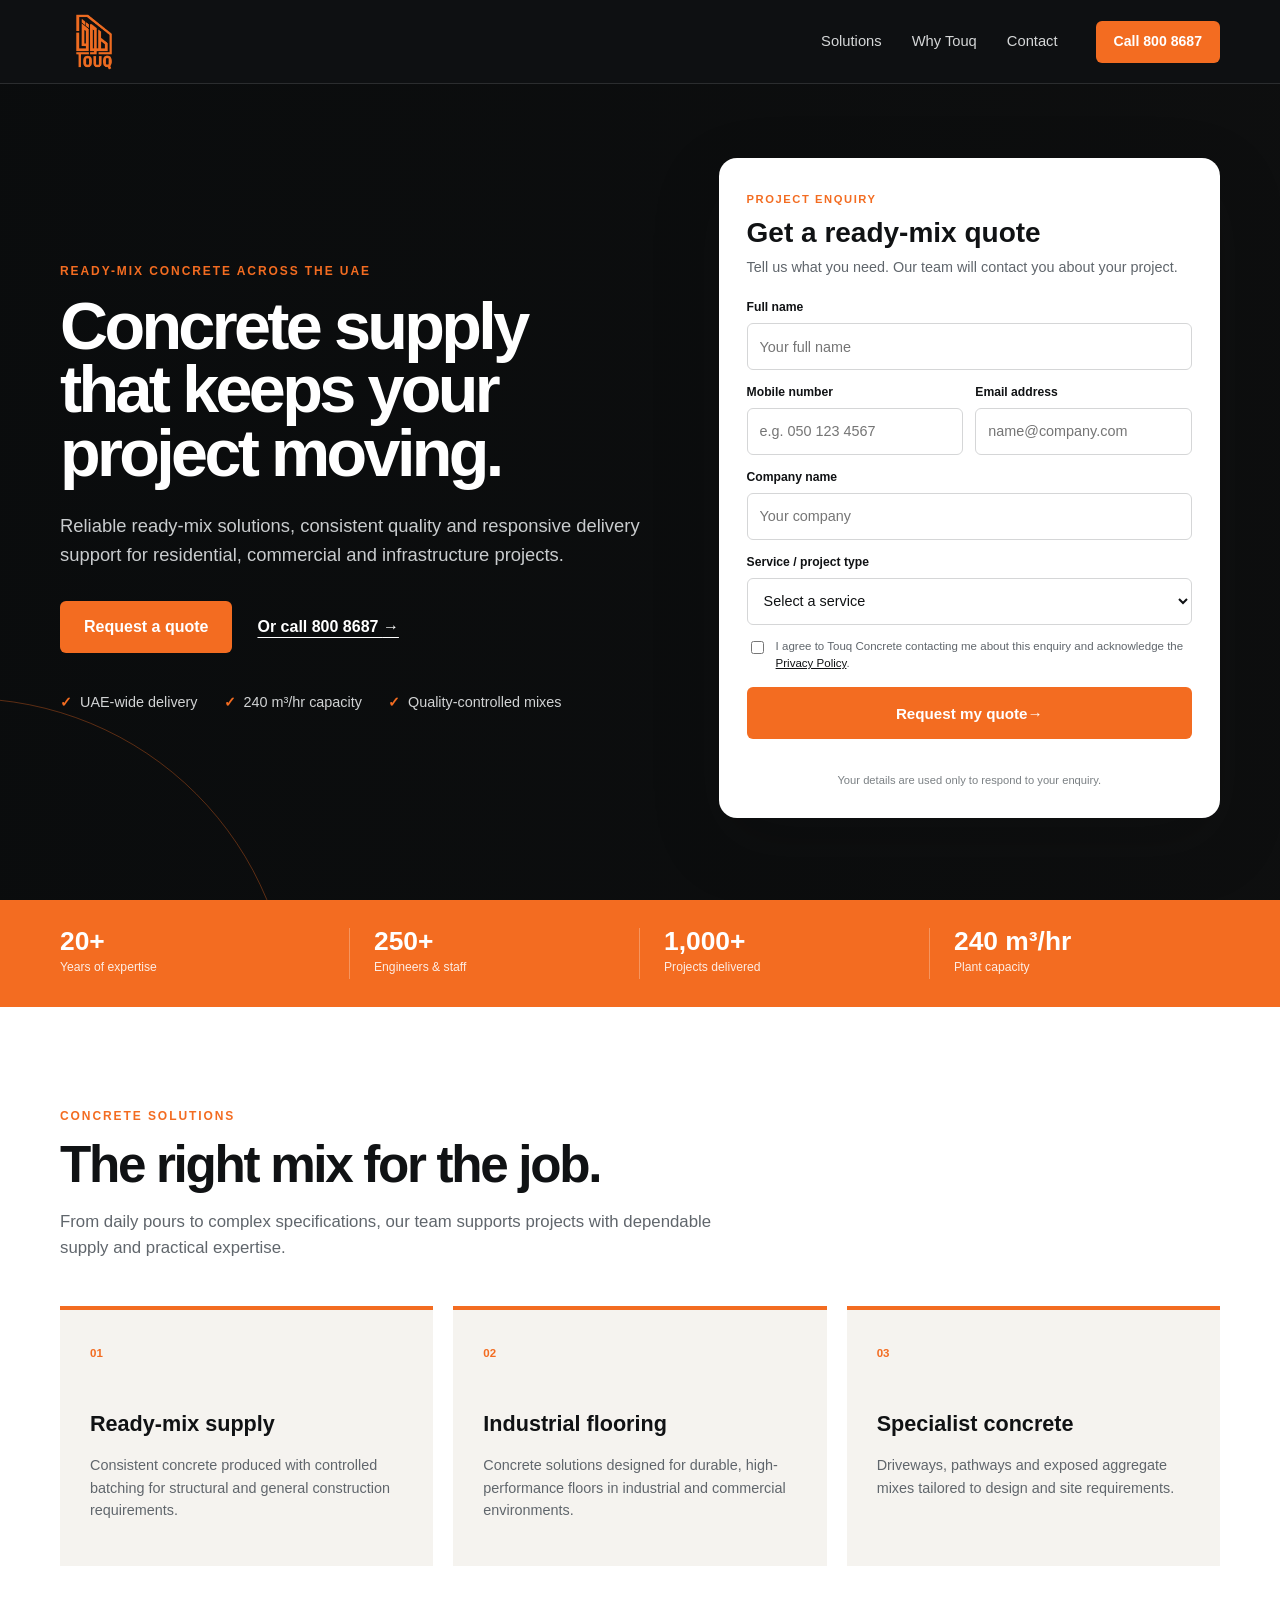
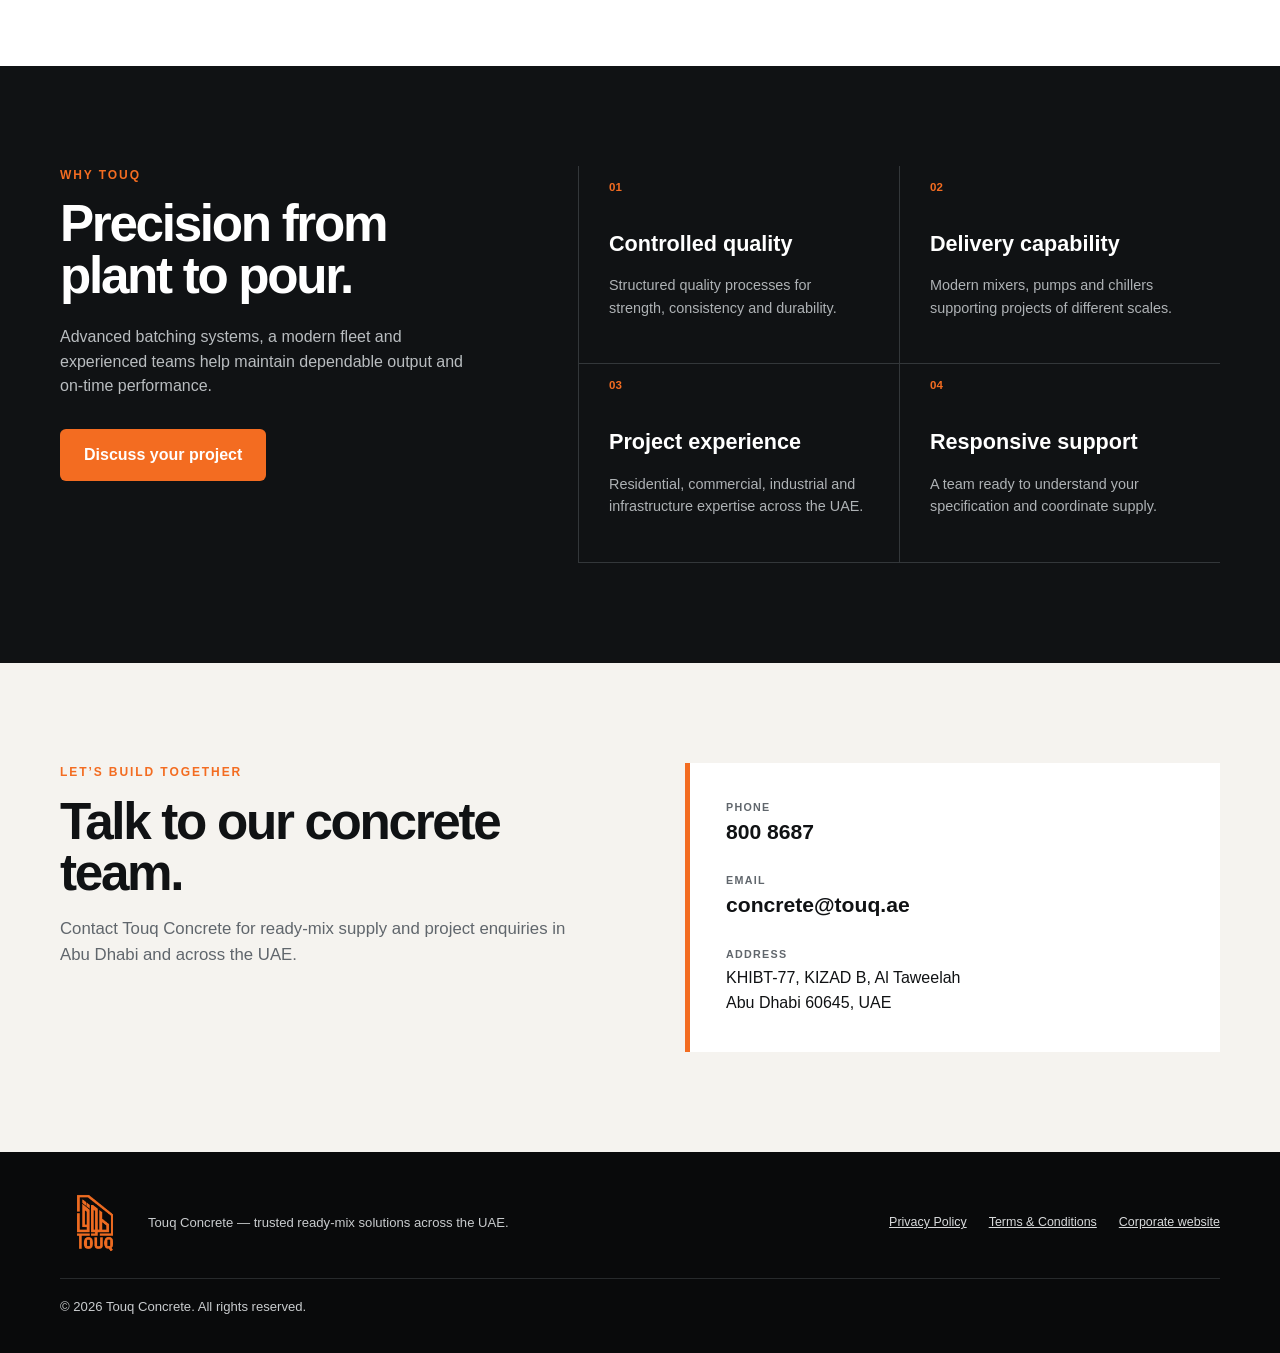
==== index.html @ c7dcca0e "first" ====
<!doctype html>
<html lang="en">
<head>
  <meta charset="utf-8">
  <meta name="viewport" content="width=device-width,initial-scale=1">
  <meta name="description" content="Reliable ready-mix concrete supply across Abu Dhabi and the UAE. Request a project quote from Touq Concrete.">
  <title>Ready-Mix Concrete UAE | Touq Concrete</title>
  <link rel="preconnect" href="https://touqconcrete.ae">
  <link rel="stylesheet" href="styles.css">
  <!-- Google Tag Manager: replace GTM-XXXXXXX, then uncomment before launch.
  <script>(function(w,d,s,l,i){w[l]=w[l]||[];w[l].push({'gtm.start':new Date().getTime(),event:'gtm.js'});var f=d.getElementsByTagName(s)[0],j=d.createElement(s),dl=l!='dataLayer'?'&l='+l:'';j.async=true;j.src='https://www.googletagmanager.com/gtm.js?id='+i+dl;f.parentNode.insertBefore(j,f);})(window,document,'script','dataLayer','GTM-XXXXXXX');</script> -->
</head>
<body>
  <a class="skip-link" href="#main">Skip to content</a>
  <header class="site-header">
    <div class="container nav-wrap">
      <a class="brand" href="#top" aria-label="Touq Concrete home"><img src="assets/touq-logo.png" alt="Touq Concrete" width="92" height="92"></a>
      <nav aria-label="Primary navigation">
        <a href="#solutions">Solutions</a><a href="#why-touq">Why Touq</a><a href="#contact">Contact</a>
      </nav>
      <a class="button button-small" href="tel:8008687">Call 800 8687</a>
    </div>
  </header>

  <main id="main">
    <section class="hero" id="top">
      <div class="container hero-grid">
        <div class="hero-copy">
          <p class="eyebrow">Ready-mix concrete across the UAE</p>
          <h1>Concrete supply that keeps your project moving.</h1>
          <p class="lead">Reliable ready-mix solutions, consistent quality and responsive delivery support for residential, commercial and infrastructure projects.</p>
          <div class="hero-actions"><a class="button" href="#quote">Request a quote</a><a class="text-link" href="tel:8008687">Or call 800 8687 <span aria-hidden="true">→</span></a></div>
          <ul class="trust-list" aria-label="Service benefits"><li>UAE-wide delivery</li><li>240 m³/hr capacity</li><li>Quality-controlled mixes</li></ul>
        </div>
        <aside class="quote-card" id="quote" aria-labelledby="quote-title">
          <div class="form-heading"><span>Project enquiry</span><h2 id="quote-title">Get a ready-mix quote</h2><p>Tell us what you need. Our team will contact you about your project.</p></div>
          <form id="lead-form" action="https://formspree.io/f/xaewenkk" method="POST">
            <input type="hidden" name="_subject" value="New Ready-Mix Lead — Touq Concrete">
            <input type="hidden" name="_next" id="next-url" value="thank-you.html">
            <input type="hidden" name="utm_source"><input type="hidden" name="utm_medium"><input type="hidden" name="utm_campaign"><input type="hidden" name="utm_term"><input type="hidden" name="utm_content"><input type="hidden" name="gclid"><input type="hidden" name="gbraid"><input type="hidden" name="wbraid"><input type="hidden" name="landing_page">
            <div class="field"><label for="name">Full name</label><input id="name" name="full_name" autocomplete="name" required placeholder="Your full name"></div>
            <div class="form-row"><div class="field"><label for="mobile">Mobile number</label><input id="mobile" name="mobile_number" type="tel" autocomplete="tel" inputmode="tel" required placeholder="e.g. 050 123 4567"></div><div class="field"><label for="email">Email address</label><input id="email" name="email" type="email" autocomplete="email" required placeholder="name@company.com"></div></div>
            <div class="field"><label for="company">Company name</label><input id="company" name="company_name" autocomplete="organization" required placeholder="Your company"></div>
            <div class="field"><label for="service">Service / project type</label><select id="service" name="service_project_type" required><option value="" selected disabled>Select a service</option><option>Ready-mix concrete supply</option><option>Concrete driveways & pathways</option><option>Industrial concrete flooring</option><option>Exposed aggregate concrete</option><option>Residential project</option><option>Commercial / infrastructure project</option><option>Other</option></select></div>
            <label class="consent"><input type="checkbox" name="consent" required><span>I agree to Touq Concrete contacting me about this enquiry and acknowledge the <a href="privacy.html">Privacy Policy</a>.</span></label>
            <button class="button form-submit" type="submit">Request my quote <span aria-hidden="true">→</span></button>
            <p class="form-status" id="form-status" role="status" aria-live="polite"></p>
            <p class="form-note">Your details are used only to respond to your enquiry.</p>
          </form>
        </aside>
      </div>
    </section>

    <section class="proof-strip" aria-label="Company credentials"><div class="container stats"><div><strong>20+</strong><span>Years of expertise</span></div><div><strong>250+</strong><span>Engineers & staff</span></div><div><strong>1,000+</strong><span>Projects delivered</span></div><div><strong>240 m³/hr</strong><span>Plant capacity</span></div></div></section>

    <section class="section" id="solutions"><div class="container"><div class="section-heading"><p class="eyebrow">Concrete solutions</p><h2>The right mix for the job.</h2><p>From daily pours to complex specifications, our team supports projects with dependable supply and practical expertise.</p></div><div class="cards"><article><span class="card-no">01</span><h3>Ready-mix supply</h3><p>Consistent concrete produced with controlled batching for structural and general construction requirements.</p></article><article><span class="card-no">02</span><h3>Industrial flooring</h3><p>Concrete solutions designed for durable, high-performance floors in industrial and commercial environments.</p></article><article><span class="card-no">03</span><h3>Specialist concrete</h3><p>Driveways, pathways and exposed aggregate mixes tailored to design and site requirements.</p></article></div></div></section>

    <section class="dark-section" id="why-touq"><div class="container split"><div><p class="eyebrow">Why Touq</p><h2>Precision from plant to pour.</h2><p>Advanced batching systems, a modern fleet and experienced teams help maintain dependable output and on-time performance.</p><a class="button" href="#quote">Discuss your project</a></div><div class="feature-grid"><article><span>01</span><h3>Controlled quality</h3><p>Structured quality processes for strength, consistency and durability.</p></article><article><span>02</span><h3>Delivery capability</h3><p>Modern mixers, pumps and chillers supporting projects of different scales.</p></article><article><span>03</span><h3>Project experience</h3><p>Residential, commercial, industrial and infrastructure expertise across the UAE.</p></article><article><span>04</span><h3>Responsive support</h3><p>A team ready to understand your specification and coordinate supply.</p></article></div></div></section>

    <section class="section contact-section" id="contact"><div class="container contact-grid"><div><p class="eyebrow">Let’s build together</p><h2>Talk to our concrete team.</h2><p>Contact Touq Concrete for ready-mix supply and project enquiries in Abu Dhabi and across the UAE.</p></div><address><div><span>Phone</span><a href="tel:8008687">800 8687</a></div><div><span>Email</span><a href="mailto:concrete@touq.ae">concrete@touq.ae</a></div><div><span>Address</span><p>KHIBT-77, KIZAD B, Al Taweelah<br>Abu Dhabi 60645, UAE</p></div></address></div></section>
  </main>

  <footer><div class="container footer-grid"><div><img src="assets/touq-logo.png" alt="" width="70" height="70"><p>Touq Concrete — trusted ready-mix solutions across the UAE.</p></div><div class="footer-links"><a href="privacy.html">Privacy Policy</a><a href="terms.html">Terms & Conditions</a><a href="https://touqconcrete.ae/" rel="noopener">Corporate website</a></div><p class="copyright">© <span id="year"></span> Touq Concrete. All rights reserved.</p></div></footer>
  <a class="mobile-cta" href="#quote">Get a quote</a>
  <script src="script.js" defer></script>
</body>
</html>
---- styles.css ----
:root{--orange:#f36c21;--orange-dark:#d94f08;--ink:#101214;--muted:#60666c;--paper:#f5f3ef;--white:#fff;--line:#dcd8d2;--radius:18px;--shadow:0 24px 70px rgba(16,18,20,.16)}*{box-sizing:border-box}html{scroll-behavior:smooth}body{margin:0;color:var(--ink);font-family:Arial,Helvetica,sans-serif;line-height:1.55;background:#fff}a{color:inherit}img{display:block;max-width:100%}.container{width:min(1160px,calc(100% - 40px));margin-inline:auto}.skip-link{position:absolute;left:-9999px;top:12px;background:#fff;padding:10px;z-index:99}.skip-link:focus{left:12px}.site-header{height:84px;background:#0e1012;color:#fff;position:relative;z-index:10;border-bottom:1px solid rgba(255,255,255,.12)}.nav-wrap{height:100%;display:flex;align-items:center;gap:38px}.brand img{width:68px;height:68px;object-fit:contain}.site-header nav{display:flex;gap:30px;margin-left:auto}.site-header nav a{text-decoration:none;font-size:.92rem;color:#d5d7d8}.site-header nav a:hover{color:#fff}.button{display:inline-flex;align-items:center;justify-content:center;min-height:52px;padding:0 24px;background:var(--orange);color:#fff;border:0;border-radius:6px;font-weight:800;text-decoration:none;cursor:pointer;transition:.2s ease}.button:hover{background:var(--orange-dark);transform:translateY(-1px)}.button-small{min-height:42px;padding:0 18px;font-size:.88rem}.hero{position:relative;background:#111;color:#fff;isolation:isolate;overflow:hidden}.hero:before{content:"";position:absolute;inset:0;background:linear-gradient(90deg,rgba(10,12,13,.96) 0%,rgba(10,12,13,.78) 48%,rgba(10,12,13,.48) 100%),url('https://touqconcrete.ae/wp-content/uploads/2026/02/homebanner-1.jpg') center/cover;z-index:-1}.hero:after{content:"";position:absolute;width:650px;height:650px;border:1px solid rgba(243,108,33,.35);border-radius:50%;left:-360px;bottom:-450px;z-index:-1}.hero-grid{display:grid;grid-template-columns:1.08fr .92fr;gap:70px;align-items:center;padding:74px 0 82px}.eyebrow{margin:0 0 14px;color:var(--orange);text-transform:uppercase;letter-spacing:.16em;font-weight:900;font-size:.75rem}.hero h1{font-size:clamp(2.65rem,5.2vw,5.25rem);line-height:.96;letter-spacing:-.055em;margin:0;max-width:720px}.lead{font-size:1.15rem;color:#c9ccce;max-width:650px;margin:26px 0 32px}.hero-actions{display:flex;align-items:center;gap:25px}.text-link{font-weight:700;text-underline-offset:5px}.trust-list{display:flex;gap:26px;list-style:none;padding:0;margin:38px 0 0;color:#d1d3d4;font-size:.9rem}.trust-list li:before{content:"✓";color:var(--orange);font-weight:900;margin-right:8px}.quote-card{background:#fff;color:var(--ink);border-radius:var(--radius);box-shadow:var(--shadow);padding:28px}.form-heading span{color:var(--orange);text-transform:uppercase;letter-spacing:.14em;font-weight:900;font-size:.7rem}.form-heading h2{font-size:1.75rem;line-height:1.15;margin:6px 0 7px}.form-heading p{color:var(--muted);font-size:.9rem;margin:0 0 20px}.field{display:grid;gap:6px;margin-bottom:13px}.field label{font-size:.76rem;font-weight:800}.field input,.field select{width:100%;height:47px;border:1px solid #d5d6d7;background:#fff;border-radius:6px;padding:0 12px;font:inherit;font-size:.9rem;color:var(--ink)}.field input:focus,.field select:focus{outline:3px solid rgba(243,108,33,.2);border-color:var(--orange)}.form-row{display:grid;grid-template-columns:1fr 1fr;gap:12px}.consent{display:flex;gap:9px;align-items:flex-start;color:var(--muted);font-size:.72rem;margin:5px 0 14px}.consent input{margin-top:3px;accent-color:var(--orange)}.consent a{color:var(--ink)}.form-submit{width:100%;font-size:.95rem}.form-note{text-align:center;color:#7b8084;font-size:.7rem;margin:8px 0 0}.proof-strip{background:var(--orange);color:#fff}.stats{display:grid;grid-template-columns:repeat(4,1fr);padding:28px 0}.stats div{padding:0 24px;border-right:1px solid rgba(255,255,255,.28)}.stats div:first-child{padding-left:0}.stats div:last-child{border:0}.stats strong{font-size:1.65rem;display:block;line-height:1}.stats span{font-size:.76rem;opacity:.88}.section{padding:100px 0}.section-heading{max-width:690px}.section-heading h2,.split h2,.contact-grid h2{font-size:clamp(2.2rem,4vw,4rem);line-height:1;letter-spacing:-.045em;margin:0 0 18px}.section-heading>p:last-child,.contact-grid>div>p:last-child{color:var(--muted);font-size:1.05rem}.cards{display:grid;grid-template-columns:repeat(3,1fr);gap:20px;margin-top:45px}.cards article{background:var(--paper);padding:30px;border-top:4px solid var(--orange);min-height:245px}.card-no{font-size:.72rem;color:var(--orange);font-weight:900}.cards h3,.feature-grid h3{font-size:1.35rem;margin:42px 0 10px}.cards p,.feature-grid p{color:var(--muted);font-size:.9rem}.dark-section{background:var(--ink);color:#fff;padding:100px 0}.split{display:grid;grid-template-columns:.8fr 1.2fr;gap:90px;align-items:start}.split>div:first-child>p:nth-of-type(2){color:#b9bdc0;margin:24px 0 30px}.feature-grid{display:grid;grid-template-columns:1fr 1fr}.feature-grid article{padding:8px 30px 30px;border-left:1px solid #33373a;border-bottom:1px solid #33373a}.feature-grid span{color:var(--orange);font-size:.72rem;font-weight:900}.feature-grid h3{margin:28px 0 8px}.feature-grid p{color:#aeb2b5}.contact-section{background:var(--paper)}.contact-grid{display:grid;grid-template-columns:1fr 1fr;gap:90px}.contact-grid address{font-style:normal;background:#fff;padding:36px;border-left:5px solid var(--orange)}.contact-grid address div+div{margin-top:24px}.contact-grid address span{display:block;text-transform:uppercase;letter-spacing:.12em;color:var(--muted);font-size:.67rem;font-weight:900}.contact-grid address a{font-size:1.32rem;font-weight:800;text-decoration:none}.contact-grid address p{margin:4px 0 0}footer{background:#090a0b;color:#c9ccce;padding:36px 0}.footer-grid{display:grid;grid-template-columns:1fr auto;gap:20px;align-items:center}.footer-grid>div:first-child{display:flex;align-items:center;gap:18px}.footer-grid img{object-fit:contain}.footer-grid p{margin:0;font-size:.82rem}.footer-links{display:flex;gap:22px;font-size:.78rem}.footer-links a{color:#d8dadb}.copyright{grid-column:1/-1;border-top:1px solid #272a2c;padding-top:18px!important}.mobile-cta{display:none}.legal{min-height:70vh;padding:70px 0}.legal article{max-width:820px}.legal h1{font-size:clamp(2.3rem,5vw,4.6rem);letter-spacing:-.045em}.legal h2{margin-top:34px}.legal p,.legal li{color:var(--muted)}.thank-you{min-height:calc(100vh - 84px);display:grid;place-items:center;background:var(--paper);padding:50px 0}.thank-card{max-width:680px;text-align:center;background:#fff;padding:60px 40px;border-radius:var(--radius);box-shadow:var(--shadow)}.check{width:64px;height:64px;border-radius:50%;background:var(--orange);color:#fff;display:grid;place-items:center;font-size:2rem;margin:0 auto 24px}.thank-card h1{font-size:3rem;line-height:1;margin:0 0 16px}.thank-card p{color:var(--muted)}
@media(max-width:850px){.site-header nav{display:none}.site-header .button-small{margin-left:auto}.hero-grid,.split,.contact-grid{grid-template-columns:1fr}.hero-grid{gap:44px;padding-top:54px}.hero-copy{text-align:center}.hero h1{margin-inline:auto}.lead{margin-inline:auto}.hero-actions,.trust-list{justify-content:center}.stats{grid-template-columns:1fr 1fr;gap:24px}.stats div{border:0;padding:0}.cards{grid-template-columns:1fr}.split,.contact-grid{gap:50px}.section,.dark-section{padding:76px 0}}
@media(max-width:560px){.container{width:min(100% - 28px,1160px)}.site-header{height:72px}.brand img{width:58px;height:58px}.hero-grid{padding:44px 0 64px}.hero h1{font-size:2.7rem}.lead{font-size:1rem}.hero-actions{flex-direction:column;gap:16px}.trust-list{display:grid;gap:8px;text-align:left;width:max-content;margin-inline:auto}.quote-card{padding:22px}.form-row{grid-template-columns:1fr;gap:0}.stats{gap:28px}.stats strong{font-size:1.4rem}.feature-grid{grid-template-columns:1fr}.feature-grid article{padding-left:20px}.footer-grid{grid-template-columns:1fr}.footer-links{display:grid;gap:8px}.mobile-cta{display:block;position:fixed;z-index:20;bottom:12px;left:14px;right:14px;background:var(--orange);color:#fff;text-align:center;padding:14px;border-radius:7px;text-decoration:none;font-weight:900;box-shadow:0 8px 28px rgba(0,0,0,.3)}body{padding-bottom:64px}.thank-card{padding:40px 22px}.thank-card h1{font-size:2.3rem}}
@media(prefers-reduced-motion:reduce){html{scroll-behavior:auto}*{transition:none!important}}
.form-status{min-height:1.2em;margin:10px 0 0;text-align:center;font-size:.78rem;font-weight:700}.form-status.error{color:#b42318}.form-status.success{color:#18794e}.form-submit:disabled{cursor:wait;opacity:.7;transform:none}
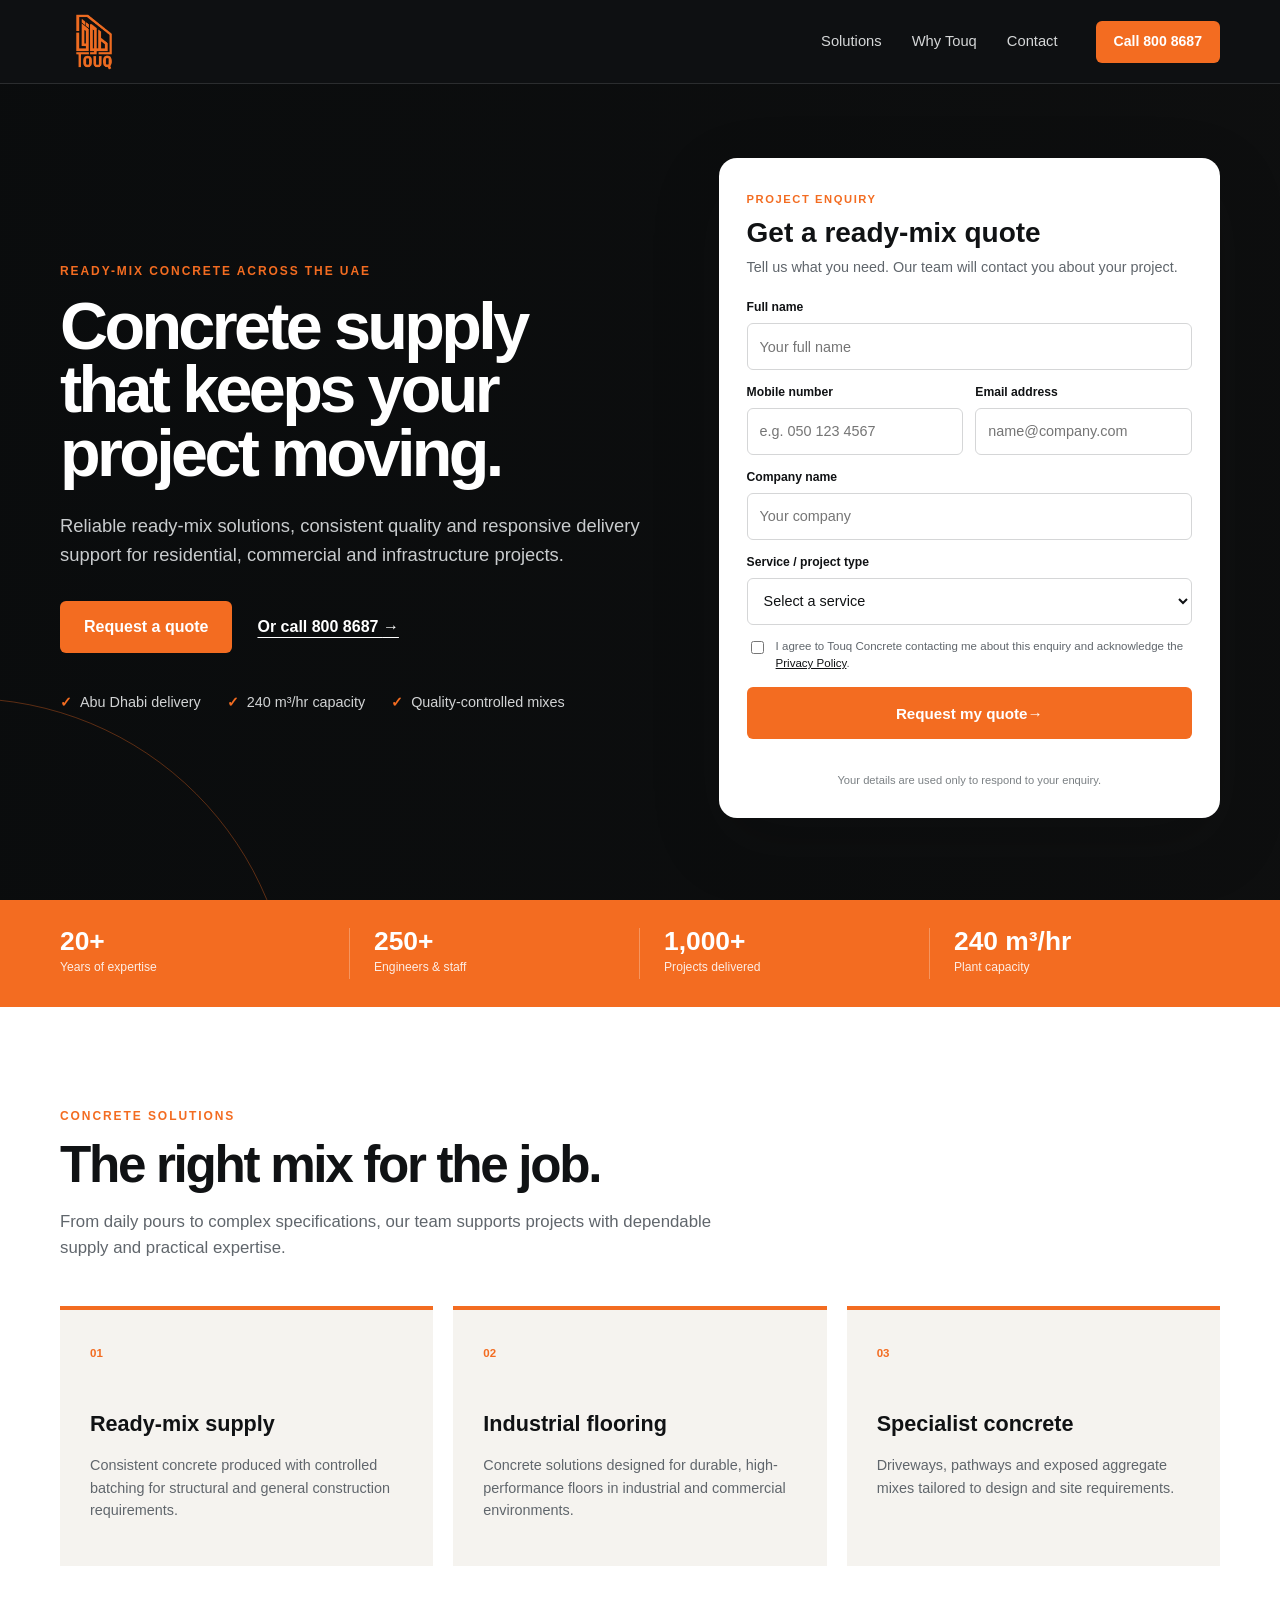
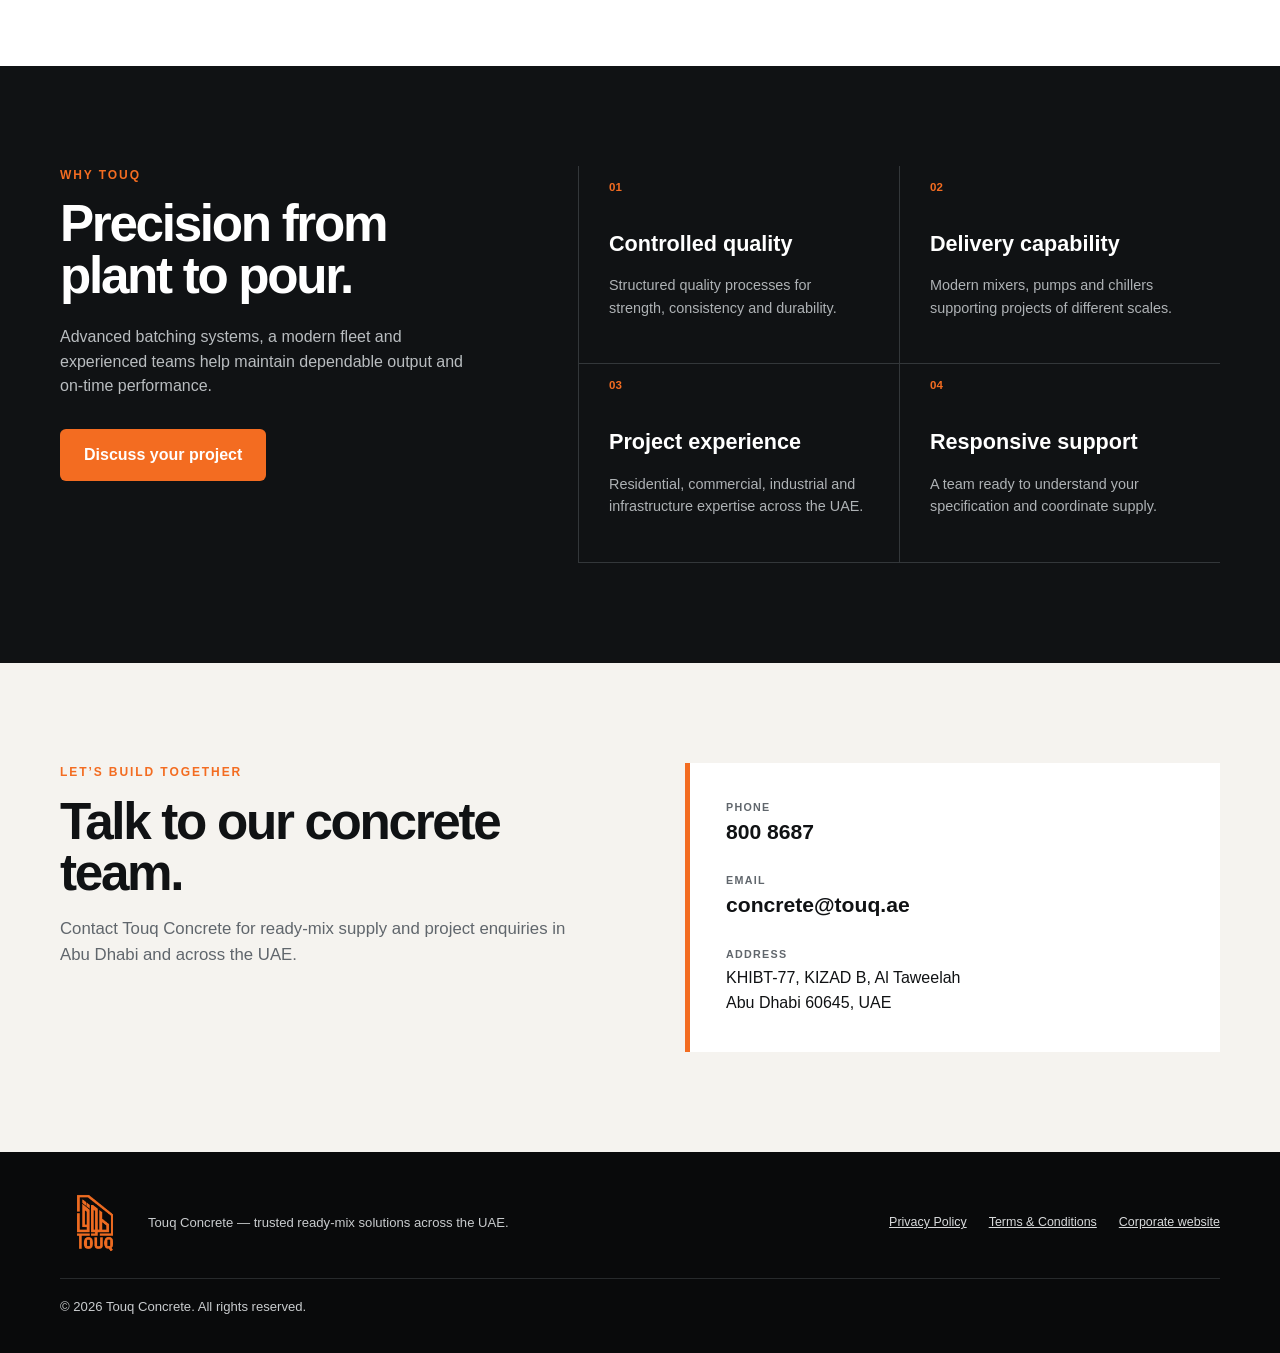
==== commit c3776a64: "a" ====
--- a/index.html
+++ b/index.html
@@ -1,20 +1,24 @@
 <!doctype html>
 <html lang="en">
+
 <head>
   <meta charset="utf-8">
   <meta name="viewport" content="width=device-width,initial-scale=1">
-  <meta name="description" content="Reliable ready-mix concrete supply across Abu Dhabi and the UAE. Request a project quote from Touq Concrete.">
+  <meta name="description"
+    content="Reliable ready-mix concrete supply across Abu Dhabi and the UAE. Request a project quote from Touq Concrete.">
   <title>Ready-Mix Concrete UAE | Touq Concrete</title>
   <link rel="preconnect" href="https://touqconcrete.ae">
   <link rel="stylesheet" href="styles.css">
   <!-- Google Tag Manager: replace GTM-XXXXXXX, then uncomment before launch.
   <script>(function(w,d,s,l,i){w[l]=w[l]||[];w[l].push({'gtm.start':new Date().getTime(),event:'gtm.js'});var f=d.getElementsByTagName(s)[0],j=d.createElement(s),dl=l!='dataLayer'?'&l='+l:'';j.async=true;j.src='https://www.googletagmanager.com/gtm.js?id='+i+dl;f.parentNode.insertBefore(j,f);})(window,document,'script','dataLayer','GTM-XXXXXXX');</script> -->
 </head>
+
 <body>
   <a class="skip-link" href="#main">Skip to content</a>
   <header class="site-header">
     <div class="container nav-wrap">
-      <a class="brand" href="#top" aria-label="Touq Concrete home"><img src="assets/touq-logo.png" alt="Touq Concrete" width="92" height="92"></a>
+      <a class="brand" href="#top" aria-label="Touq Concrete home"><img src="assets/touq-logo.png" alt="Touq Concrete"
+          width="92" height="92"></a>
       <nav aria-label="Primary navigation">
         <a href="#solutions">Solutions</a><a href="#why-touq">Why Touq</a><a href="#contact">Contact</a>
       </nav>
@@ -28,21 +32,52 @@
         <div class="hero-copy">
           <p class="eyebrow">Ready-mix concrete across the UAE</p>
           <h1>Concrete supply that keeps your project moving.</h1>
-          <p class="lead">Reliable ready-mix solutions, consistent quality and responsive delivery support for residential, commercial and infrastructure projects.</p>
-          <div class="hero-actions"><a class="button" href="#quote">Request a quote</a><a class="text-link" href="tel:8008687">Or call 800 8687 <span aria-hidden="true">→</span></a></div>
-          <ul class="trust-list" aria-label="Service benefits"><li>UAE-wide delivery</li><li>240 m³/hr capacity</li><li>Quality-controlled mixes</li></ul>
+          <p class="lead">Reliable ready-mix solutions, consistent quality and responsive delivery support for
+            residential, commercial and infrastructure projects.</p>
+          <div class="hero-actions"><a class="button" href="#quote">Request a quote</a><a class="text-link"
+              href="tel:8008687">Or call 800 8687 <span aria-hidden="true">→</span></a></div>
+          <ul class="trust-list" aria-label="Service benefits">
+            <li>Abu Dhabi delivery</li>
+            <li>240 m³/hr capacity</li>
+            <li>Quality-controlled mixes</li>
+          </ul>
         </div>
         <aside class="quote-card" id="quote" aria-labelledby="quote-title">
-          <div class="form-heading"><span>Project enquiry</span><h2 id="quote-title">Get a ready-mix quote</h2><p>Tell us what you need. Our team will contact you about your project.</p></div>
+          <div class="form-heading"><span>Project enquiry</span>
+            <h2 id="quote-title">Get a ready-mix quote</h2>
+            <p>Tell us what you need. Our team will contact you about your project.</p>
+          </div>
           <form id="lead-form" action="https://formspree.io/f/xaewenkk" method="POST">
             <input type="hidden" name="_subject" value="New Ready-Mix Lead — Touq Concrete">
             <input type="hidden" name="_next" id="next-url" value="thank-you.html">
-            <input type="hidden" name="utm_source"><input type="hidden" name="utm_medium"><input type="hidden" name="utm_campaign"><input type="hidden" name="utm_term"><input type="hidden" name="utm_content"><input type="hidden" name="gclid"><input type="hidden" name="gbraid"><input type="hidden" name="wbraid"><input type="hidden" name="landing_page">
-            <div class="field"><label for="name">Full name</label><input id="name" name="full_name" autocomplete="name" required placeholder="Your full name"></div>
-            <div class="form-row"><div class="field"><label for="mobile">Mobile number</label><input id="mobile" name="mobile_number" type="tel" autocomplete="tel" inputmode="tel" required placeholder="e.g. 050 123 4567"></div><div class="field"><label for="email">Email address</label><input id="email" name="email" type="email" autocomplete="email" required placeholder="name@company.com"></div></div>
-            <div class="field"><label for="company">Company name</label><input id="company" name="company_name" autocomplete="organization" required placeholder="Your company"></div>
-            <div class="field"><label for="service">Service / project type</label><select id="service" name="service_project_type" required><option value="" selected disabled>Select a service</option><option>Ready-mix concrete supply</option><option>Concrete driveways & pathways</option><option>Industrial concrete flooring</option><option>Exposed aggregate concrete</option><option>Residential project</option><option>Commercial / infrastructure project</option><option>Other</option></select></div>
-            <label class="consent"><input type="checkbox" name="consent" required><span>I agree to Touq Concrete contacting me about this enquiry and acknowledge the <a href="privacy.html">Privacy Policy</a>.</span></label>
+            <input type="hidden" name="utm_source"><input type="hidden" name="utm_medium"><input type="hidden"
+              name="utm_campaign"><input type="hidden" name="utm_term"><input type="hidden" name="utm_content"><input
+              type="hidden" name="gclid"><input type="hidden" name="gbraid"><input type="hidden" name="wbraid"><input
+              type="hidden" name="landing_page">
+            <div class="field"><label for="name">Full name</label><input id="name" name="full_name" autocomplete="name"
+                required placeholder="Your full name"></div>
+            <div class="form-row">
+              <div class="field"><label for="mobile">Mobile number</label><input id="mobile" name="mobile_number"
+                  type="tel" autocomplete="tel" inputmode="tel" required placeholder="e.g. 050 123 4567"></div>
+              <div class="field"><label for="email">Email address</label><input id="email" name="email" type="email"
+                  autocomplete="email" required placeholder="name@company.com"></div>
+            </div>
+            <div class="field"><label for="company">Company name</label><input id="company" name="company_name"
+                autocomplete="organization" required placeholder="Your company"></div>
+            <div class="field"><label for="service">Service / project type</label><select id="service"
+                name="service_project_type" required>
+                <option value="" selected disabled>Select a service</option>
+                <option>Ready-mix concrete supply</option>
+                <option>Concrete driveways & pathways</option>
+                <option>Industrial concrete flooring</option>
+                <option>Exposed aggregate concrete</option>
+                <option>Residential project</option>
+                <option>Commercial / infrastructure project</option>
+                <option>Other</option>
+              </select></div>
+            <label class="consent"><input type="checkbox" name="consent" required><span>I agree to Touq Concrete
+                contacting me about this enquiry and acknowledge the <a href="privacy.html">Privacy
+                  Policy</a>.</span></label>
             <button class="button form-submit" type="submit">Request my quote <span aria-hidden="true">→</span></button>
             <p class="form-status" id="form-status" role="status" aria-live="polite"></p>
             <p class="form-note">Your details are used only to respond to your enquiry.</p>
@@ -51,17 +86,101 @@
       </div>
     </section>
 
-    <section class="proof-strip" aria-label="Company credentials"><div class="container stats"><div><strong>20+</strong><span>Years of expertise</span></div><div><strong>250+</strong><span>Engineers & staff</span></div><div><strong>1,000+</strong><span>Projects delivered</span></div><div><strong>240 m³/hr</strong><span>Plant capacity</span></div></div></section>
+    <section class="proof-strip" aria-label="Company credentials">
+      <div class="container stats">
+        <div><strong>20+</strong><span>Years of expertise</span></div>
+        <div><strong>250+</strong><span>Engineers & staff</span></div>
+        <div><strong>1,000+</strong><span>Projects delivered</span></div>
+        <div><strong>240 m³/hr</strong><span>Plant capacity</span></div>
+      </div>
+    </section>
 
-    <section class="section" id="solutions"><div class="container"><div class="section-heading"><p class="eyebrow">Concrete solutions</p><h2>The right mix for the job.</h2><p>From daily pours to complex specifications, our team supports projects with dependable supply and practical expertise.</p></div><div class="cards"><article><span class="card-no">01</span><h3>Ready-mix supply</h3><p>Consistent concrete produced with controlled batching for structural and general construction requirements.</p></article><article><span class="card-no">02</span><h3>Industrial flooring</h3><p>Concrete solutions designed for durable, high-performance floors in industrial and commercial environments.</p></article><article><span class="card-no">03</span><h3>Specialist concrete</h3><p>Driveways, pathways and exposed aggregate mixes tailored to design and site requirements.</p></article></div></div></section>
+    <section class="section" id="solutions">
+      <div class="container">
+        <div class="section-heading">
+          <p class="eyebrow">Concrete solutions</p>
+          <h2>The right mix for the job.</h2>
+          <p>From daily pours to complex specifications, our team supports projects with dependable supply and practical
+            expertise.</p>
+        </div>
+        <div class="cards">
+          <article><span class="card-no">01</span>
+            <h3>Ready-mix supply</h3>
+            <p>Consistent concrete produced with controlled batching for structural and general construction
+              requirements.</p>
+          </article>
+          <article><span class="card-no">02</span>
+            <h3>Industrial flooring</h3>
+            <p>Concrete solutions designed for durable, high-performance floors in industrial and commercial
+              environments.</p>
+          </article>
+          <article><span class="card-no">03</span>
+            <h3>Specialist concrete</h3>
+            <p>Driveways, pathways and exposed aggregate mixes tailored to design and site requirements.</p>
+          </article>
+        </div>
+      </div>
+    </section>
 
-    <section class="dark-section" id="why-touq"><div class="container split"><div><p class="eyebrow">Why Touq</p><h2>Precision from plant to pour.</h2><p>Advanced batching systems, a modern fleet and experienced teams help maintain dependable output and on-time performance.</p><a class="button" href="#quote">Discuss your project</a></div><div class="feature-grid"><article><span>01</span><h3>Controlled quality</h3><p>Structured quality processes for strength, consistency and durability.</p></article><article><span>02</span><h3>Delivery capability</h3><p>Modern mixers, pumps and chillers supporting projects of different scales.</p></article><article><span>03</span><h3>Project experience</h3><p>Residential, commercial, industrial and infrastructure expertise across the UAE.</p></article><article><span>04</span><h3>Responsive support</h3><p>A team ready to understand your specification and coordinate supply.</p></article></div></div></section>
+    <section class="dark-section" id="why-touq">
+      <div class="container split">
+        <div>
+          <p class="eyebrow">Why Touq</p>
+          <h2>Precision from plant to pour.</h2>
+          <p>Advanced batching systems, a modern fleet and experienced teams help maintain dependable output and on-time
+            performance.</p><a class="button" href="#quote">Discuss your project</a>
+        </div>
+        <div class="feature-grid">
+          <article><span>01</span>
+            <h3>Controlled quality</h3>
+            <p>Structured quality processes for strength, consistency and durability.</p>
+          </article>
+          <article><span>02</span>
+            <h3>Delivery capability</h3>
+            <p>Modern mixers, pumps and chillers supporting projects of different scales.</p>
+          </article>
+          <article><span>03</span>
+            <h3>Project experience</h3>
+            <p>Residential, commercial, industrial and infrastructure expertise across the UAE.</p>
+          </article>
+          <article><span>04</span>
+            <h3>Responsive support</h3>
+            <p>A team ready to understand your specification and coordinate supply.</p>
+          </article>
+        </div>
+      </div>
+    </section>
 
-    <section class="section contact-section" id="contact"><div class="container contact-grid"><div><p class="eyebrow">Let’s build together</p><h2>Talk to our concrete team.</h2><p>Contact Touq Concrete for ready-mix supply and project enquiries in Abu Dhabi and across the UAE.</p></div><address><div><span>Phone</span><a href="tel:8008687">800 8687</a></div><div><span>Email</span><a href="mailto:concrete@touq.ae">concrete@touq.ae</a></div><div><span>Address</span><p>KHIBT-77, KIZAD B, Al Taweelah<br>Abu Dhabi 60645, UAE</p></div></address></div></section>
+    <section class="section contact-section" id="contact">
+      <div class="container contact-grid">
+        <div>
+          <p class="eyebrow">Let’s build together</p>
+          <h2>Talk to our concrete team.</h2>
+          <p>Contact Touq Concrete for ready-mix supply and project enquiries in Abu Dhabi and across the UAE.</p>
+        </div>
+        <address>
+          <div><span>Phone</span><a href="tel:8008687">800 8687</a></div>
+          <div><span>Email</span><a href="mailto:concrete@touq.ae">concrete@touq.ae</a></div>
+          <div><span>Address</span>
+            <p>KHIBT-77, KIZAD B, Al Taweelah<br>Abu Dhabi 60645, UAE</p>
+          </div>
+        </address>
+      </div>
+    </section>
   </main>
 
-  <footer><div class="container footer-grid"><div><img src="assets/touq-logo.png" alt="" width="70" height="70"><p>Touq Concrete — trusted ready-mix solutions across the UAE.</p></div><div class="footer-links"><a href="privacy.html">Privacy Policy</a><a href="terms.html">Terms & Conditions</a><a href="https://touqconcrete.ae/" rel="noopener">Corporate website</a></div><p class="copyright">© <span id="year"></span> Touq Concrete. All rights reserved.</p></div></footer>
+  <footer>
+    <div class="container footer-grid">
+      <div><img src="assets/touq-logo.png" alt="" width="70" height="70">
+        <p>Touq Concrete — trusted ready-mix solutions across the UAE.</p>
+      </div>
+      <div class="footer-links"><a href="privacy.html">Privacy Policy</a><a href="terms.html">Terms & Conditions</a><a
+          href="https://touqconcrete.ae/" rel="noopener">Corporate website</a></div>
+      <p class="copyright">© <span id="year"></span> Touq Concrete. All rights reserved.</p>
+    </div>
+  </footer>
   <a class="mobile-cta" href="#quote">Get a quote</a>
   <script src="script.js" defer></script>
 </body>
-</html>
+
+</html>
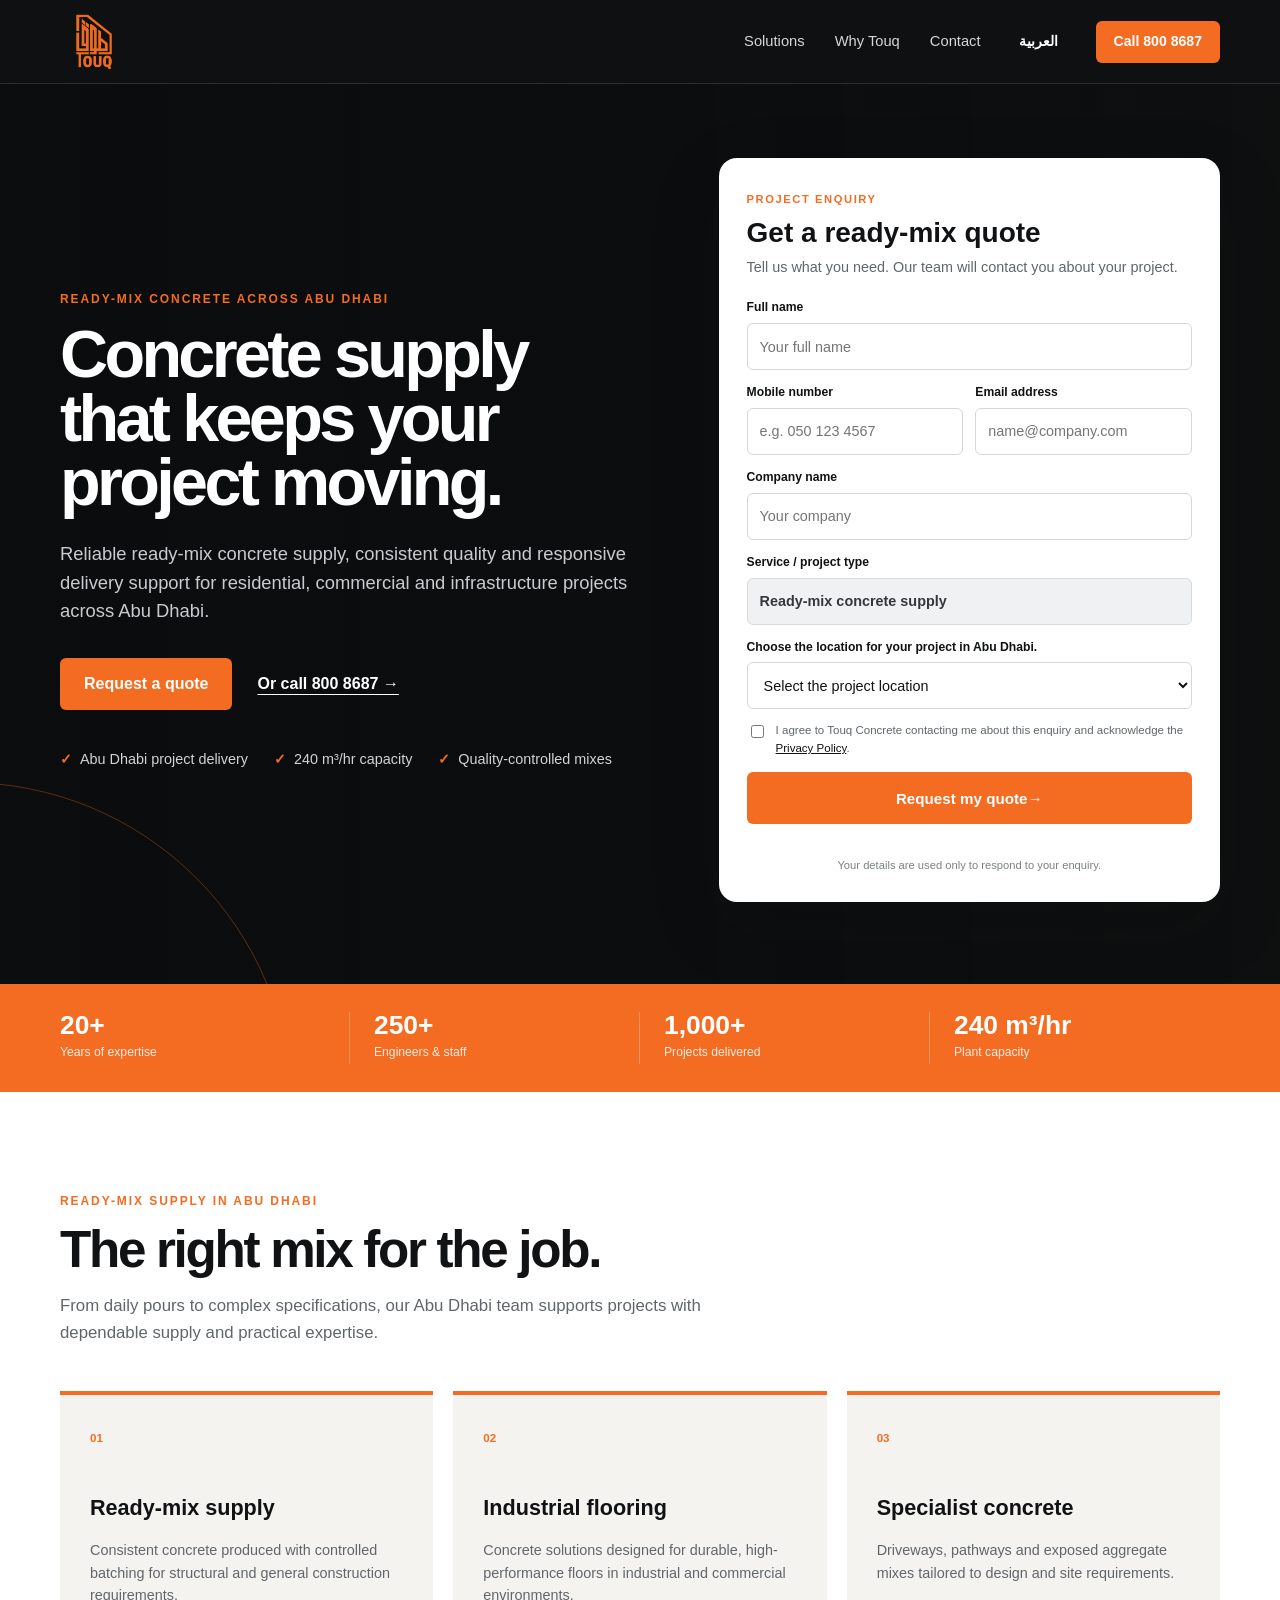
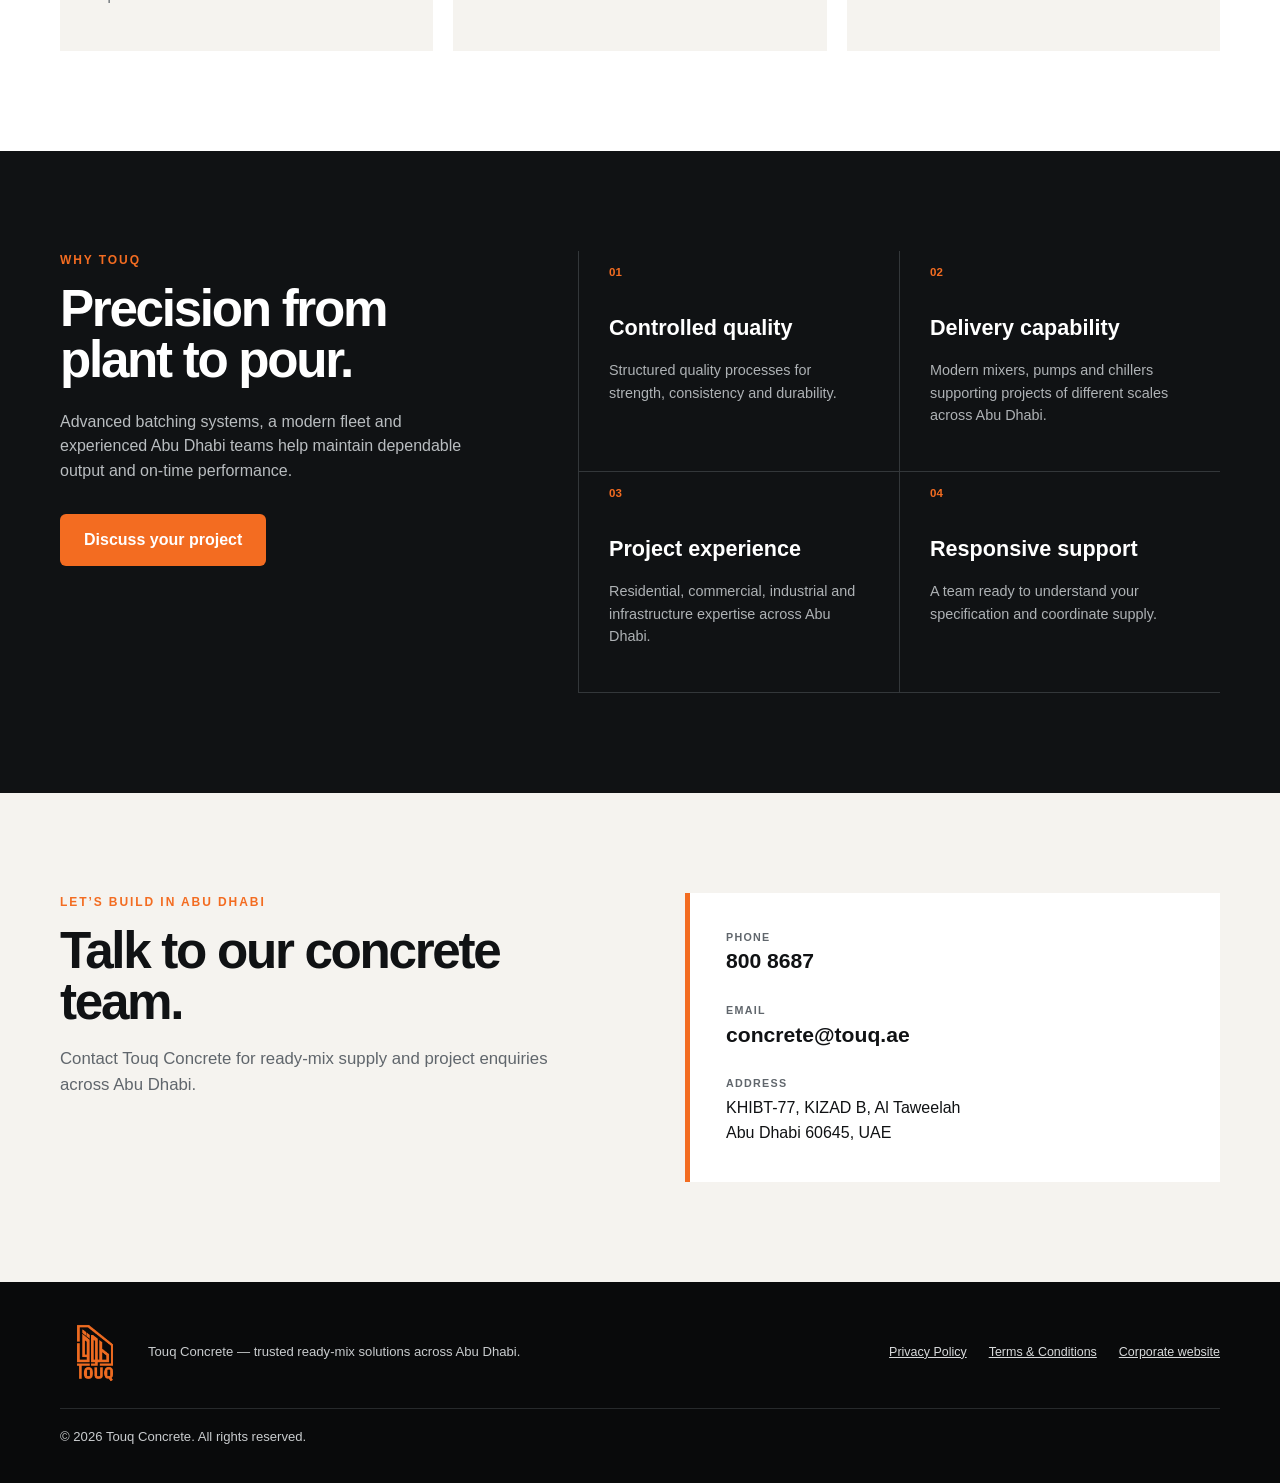
==== commit b5ef6d96: "arabic" ====
--- a/index.html
+++ b/index.html
@@ -1,27 +1,24 @@
 <!doctype html>
 <html lang="en">
-
 <head>
   <meta charset="utf-8">
   <meta name="viewport" content="width=device-width,initial-scale=1">
-  <meta name="description"
-    content="Reliable ready-mix concrete supply across Abu Dhabi and the UAE. Request a project quote from Touq Concrete.">
-  <title>Ready-Mix Concrete UAE | Touq Concrete</title>
+  <meta name="description" content="Reliable ready-mix concrete supply for projects across Abu Dhabi. Request a project quote from Touq Concrete.">
+  <title>Ready-Mix Concrete Abu Dhabi | Touq Concrete</title>
   <link rel="preconnect" href="https://touqconcrete.ae">
   <link rel="stylesheet" href="styles.css">
   <!-- Google Tag Manager: replace GTM-XXXXXXX, then uncomment before launch.
   <script>(function(w,d,s,l,i){w[l]=w[l]||[];w[l].push({'gtm.start':new Date().getTime(),event:'gtm.js'});var f=d.getElementsByTagName(s)[0],j=d.createElement(s),dl=l!='dataLayer'?'&l='+l:'';j.async=true;j.src='https://www.googletagmanager.com/gtm.js?id='+i+dl;f.parentNode.insertBefore(j,f);})(window,document,'script','dataLayer','GTM-XXXXXXX');</script> -->
 </head>
-
 <body>
   <a class="skip-link" href="#main">Skip to content</a>
   <header class="site-header">
     <div class="container nav-wrap">
-      <a class="brand" href="#top" aria-label="Touq Concrete home"><img src="assets/touq-logo.png" alt="Touq Concrete"
-          width="92" height="92"></a>
+      <a class="brand" href="#top" aria-label="Touq Concrete home"><img src="assets/touq-logo.png" alt="Touq Concrete" width="92" height="92"></a>
       <nav aria-label="Primary navigation">
         <a href="#solutions">Solutions</a><a href="#why-touq">Why Touq</a><a href="#contact">Contact</a>
       </nav>
+      <a class="language-link" data-language-link href="ar.html" lang="ar" hreflang="ar">العربية</a>
       <a class="button button-small" href="tel:8008687">Call 800 8687</a>
     </div>
   </header>
@@ -30,54 +27,24 @@
     <section class="hero" id="top">
       <div class="container hero-grid">
         <div class="hero-copy">
-          <p class="eyebrow">Ready-mix concrete across the UAE</p>
+          <p class="eyebrow">Ready-mix concrete across Abu Dhabi</p>
           <h1>Concrete supply that keeps your project moving.</h1>
-          <p class="lead">Reliable ready-mix solutions, consistent quality and responsive delivery support for
-            residential, commercial and infrastructure projects.</p>
-          <div class="hero-actions"><a class="button" href="#quote">Request a quote</a><a class="text-link"
-              href="tel:8008687">Or call 800 8687 <span aria-hidden="true">→</span></a></div>
-          <ul class="trust-list" aria-label="Service benefits">
-            <li>Abu Dhabi delivery</li>
-            <li>240 m³/hr capacity</li>
-            <li>Quality-controlled mixes</li>
-          </ul>
+          <p class="lead">Reliable ready-mix concrete supply, consistent quality and responsive delivery support for residential, commercial and infrastructure projects across Abu Dhabi.</p>
+          <div class="hero-actions"><a class="button" href="#quote">Request a quote</a><a class="text-link" href="tel:8008687">Or call 800 8687 <span aria-hidden="true">→</span></a></div>
+          <ul class="trust-list" aria-label="Service benefits"><li>Abu Dhabi project delivery</li><li>240 m³/hr capacity</li><li>Quality-controlled mixes</li></ul>
         </div>
         <aside class="quote-card" id="quote" aria-labelledby="quote-title">
-          <div class="form-heading"><span>Project enquiry</span>
-            <h2 id="quote-title">Get a ready-mix quote</h2>
-            <p>Tell us what you need. Our team will contact you about your project.</p>
-          </div>
+          <div class="form-heading"><span>Project enquiry</span><h2 id="quote-title">Get a ready-mix quote</h2><p>Tell us what you need. Our team will contact you about your project.</p></div>
           <form id="lead-form" action="https://formspree.io/f/xaewenkk" method="POST">
             <input type="hidden" name="_subject" value="New Ready-Mix Lead — Touq Concrete">
             <input type="hidden" name="_next" id="next-url" value="thank-you.html">
-            <input type="hidden" name="utm_source"><input type="hidden" name="utm_medium"><input type="hidden"
-              name="utm_campaign"><input type="hidden" name="utm_term"><input type="hidden" name="utm_content"><input
-              type="hidden" name="gclid"><input type="hidden" name="gbraid"><input type="hidden" name="wbraid"><input
-              type="hidden" name="landing_page">
-            <div class="field"><label for="name">Full name</label><input id="name" name="full_name" autocomplete="name"
-                required placeholder="Your full name"></div>
-            <div class="form-row">
-              <div class="field"><label for="mobile">Mobile number</label><input id="mobile" name="mobile_number"
-                  type="tel" autocomplete="tel" inputmode="tel" required placeholder="e.g. 050 123 4567"></div>
-              <div class="field"><label for="email">Email address</label><input id="email" name="email" type="email"
-                  autocomplete="email" required placeholder="name@company.com"></div>
-            </div>
-            <div class="field"><label for="company">Company name</label><input id="company" name="company_name"
-                autocomplete="organization" required placeholder="Your company"></div>
-            <div class="field"><label for="service">Service / project type</label><select id="service"
-                name="service_project_type" required>
-                <option value="" selected disabled>Select a service</option>
-                <option>Ready-mix concrete supply</option>
-                <option>Concrete driveways & pathways</option>
-                <option>Industrial concrete flooring</option>
-                <option>Exposed aggregate concrete</option>
-                <option>Residential project</option>
-                <option>Commercial / infrastructure project</option>
-                <option>Other</option>
-              </select></div>
-            <label class="consent"><input type="checkbox" name="consent" required><span>I agree to Touq Concrete
-                contacting me about this enquiry and acknowledge the <a href="privacy.html">Privacy
-                  Policy</a>.</span></label>
+            <input type="hidden" name="utm_source"><input type="hidden" name="utm_medium"><input type="hidden" name="utm_campaign"><input type="hidden" name="utm_term"><input type="hidden" name="utm_content"><input type="hidden" name="gclid"><input type="hidden" name="gbraid"><input type="hidden" name="wbraid"><input type="hidden" name="landing_page">
+            <div class="field"><label for="name">Full name</label><input id="name" name="full_name" autocomplete="name" required placeholder="Your full name"></div>
+            <div class="form-row"><div class="field"><label for="mobile">Mobile number</label><input id="mobile" name="mobile_number" type="tel" autocomplete="tel" inputmode="tel" required placeholder="e.g. 050 123 4567"></div><div class="field"><label for="email">Email address</label><input id="email" name="email" type="email" autocomplete="email" required placeholder="name@company.com"></div></div>
+            <div class="field"><label for="company">Company name</label><input id="company" name="company_name" autocomplete="organization" required placeholder="Your company"></div>
+            <div class="field"><label for="service-display">Service / project type</label><input id="service-display" class="fixed-value" type="text" value="Ready-mix concrete supply" readonly aria-readonly="true"><input type="hidden" name="service_project_type" value="Ready-mix concrete supply"></div>
+            <div class="field"><label for="project-location">Choose the location for your project in Abu Dhabi.</label><select id="project-location" name="project_location" required><option value="" selected disabled>Select the project location</option><option>KIZAD - ABU DHABI</option><option>AL RAHBA - ABU DHABI</option><option>RIYADH CITY - ABU DHABI</option><option>TAWEELAH - ABU DHABI</option><option>AL SAMHA</option><option>AL SADER</option><option>AL SHAHAMA - ABU DHABI</option><option>YAS ISLAND - ABU DHABI</option><option>AL AJBAN - ABU DHABI</option><option>AL JUBAIL ISLAND - ABU DHABI</option><option>AL BAHYAH - ABU DHABI</option><option>AL FALAH - ABU DHABI</option><option>AL SHAMKHA - ABU DHABI</option><option>AL JURF</option></select></div>
+            <label class="consent"><input type="checkbox" name="consent" required><span>I agree to Touq Concrete contacting me about this enquiry and acknowledge the <a href="privacy.html">Privacy Policy</a>.</span></label>
             <button class="button form-submit" type="submit">Request my quote <span aria-hidden="true">→</span></button>
             <p class="form-status" id="form-status" role="status" aria-live="polite"></p>
             <p class="form-note">Your details are used only to respond to your enquiry.</p>
@@ -86,101 +53,17 @@
       </div>
     </section>
 
-    <section class="proof-strip" aria-label="Company credentials">
-      <div class="container stats">
-        <div><strong>20+</strong><span>Years of expertise</span></div>
-        <div><strong>250+</strong><span>Engineers & staff</span></div>
-        <div><strong>1,000+</strong><span>Projects delivered</span></div>
-        <div><strong>240 m³/hr</strong><span>Plant capacity</span></div>
-      </div>
-    </section>
+    <section class="proof-strip" aria-label="Company credentials"><div class="container stats"><div><strong>20+</strong><span>Years of expertise</span></div><div><strong>250+</strong><span>Engineers & staff</span></div><div><strong>1,000+</strong><span>Projects delivered</span></div><div><strong>240 m³/hr</strong><span>Plant capacity</span></div></div></section>
 
-    <section class="section" id="solutions">
-      <div class="container">
-        <div class="section-heading">
-          <p class="eyebrow">Concrete solutions</p>
-          <h2>The right mix for the job.</h2>
-          <p>From daily pours to complex specifications, our team supports projects with dependable supply and practical
-            expertise.</p>
-        </div>
-        <div class="cards">
-          <article><span class="card-no">01</span>
-            <h3>Ready-mix supply</h3>
-            <p>Consistent concrete produced with controlled batching for structural and general construction
-              requirements.</p>
-          </article>
-          <article><span class="card-no">02</span>
-            <h3>Industrial flooring</h3>
-            <p>Concrete solutions designed for durable, high-performance floors in industrial and commercial
-              environments.</p>
-          </article>
-          <article><span class="card-no">03</span>
-            <h3>Specialist concrete</h3>
-            <p>Driveways, pathways and exposed aggregate mixes tailored to design and site requirements.</p>
-          </article>
-        </div>
-      </div>
-    </section>
+    <section class="section" id="solutions"><div class="container"><div class="section-heading"><p class="eyebrow">Ready-mix supply in Abu Dhabi</p><h2>The right mix for the job.</h2><p>From daily pours to complex specifications, our Abu Dhabi team supports projects with dependable supply and practical expertise.</p></div><div class="cards"><article><span class="card-no">01</span><h3>Ready-mix supply</h3><p>Consistent concrete produced with controlled batching for structural and general construction requirements.</p></article><article><span class="card-no">02</span><h3>Industrial flooring</h3><p>Concrete solutions designed for durable, high-performance floors in industrial and commercial environments.</p></article><article><span class="card-no">03</span><h3>Specialist concrete</h3><p>Driveways, pathways and exposed aggregate mixes tailored to design and site requirements.</p></article></div></div></section>
 
-    <section class="dark-section" id="why-touq">
-      <div class="container split">
-        <div>
-          <p class="eyebrow">Why Touq</p>
-          <h2>Precision from plant to pour.</h2>
-          <p>Advanced batching systems, a modern fleet and experienced teams help maintain dependable output and on-time
-            performance.</p><a class="button" href="#quote">Discuss your project</a>
-        </div>
-        <div class="feature-grid">
-          <article><span>01</span>
-            <h3>Controlled quality</h3>
-            <p>Structured quality processes for strength, consistency and durability.</p>
-          </article>
-          <article><span>02</span>
-            <h3>Delivery capability</h3>
-            <p>Modern mixers, pumps and chillers supporting projects of different scales.</p>
-          </article>
-          <article><span>03</span>
-            <h3>Project experience</h3>
-            <p>Residential, commercial, industrial and infrastructure expertise across the UAE.</p>
-          </article>
-          <article><span>04</span>
-            <h3>Responsive support</h3>
-            <p>A team ready to understand your specification and coordinate supply.</p>
-          </article>
-        </div>
-      </div>
-    </section>
+    <section class="dark-section" id="why-touq"><div class="container split"><div><p class="eyebrow">Why Touq</p><h2>Precision from plant to pour.</h2><p>Advanced batching systems, a modern fleet and experienced Abu Dhabi teams help maintain dependable output and on-time performance.</p><a class="button" href="#quote">Discuss your project</a></div><div class="feature-grid"><article><span>01</span><h3>Controlled quality</h3><p>Structured quality processes for strength, consistency and durability.</p></article><article><span>02</span><h3>Delivery capability</h3><p>Modern mixers, pumps and chillers supporting projects of different scales across Abu Dhabi.</p></article><article><span>03</span><h3>Project experience</h3><p>Residential, commercial, industrial and infrastructure expertise across Abu Dhabi.</p></article><article><span>04</span><h3>Responsive support</h3><p>A team ready to understand your specification and coordinate supply.</p></article></div></div></section>
 
-    <section class="section contact-section" id="contact">
-      <div class="container contact-grid">
-        <div>
-          <p class="eyebrow">Let’s build together</p>
-          <h2>Talk to our concrete team.</h2>
-          <p>Contact Touq Concrete for ready-mix supply and project enquiries in Abu Dhabi and across the UAE.</p>
-        </div>
-        <address>
-          <div><span>Phone</span><a href="tel:8008687">800 8687</a></div>
-          <div><span>Email</span><a href="mailto:concrete@touq.ae">concrete@touq.ae</a></div>
-          <div><span>Address</span>
-            <p>KHIBT-77, KIZAD B, Al Taweelah<br>Abu Dhabi 60645, UAE</p>
-          </div>
-        </address>
-      </div>
-    </section>
+    <section class="section contact-section" id="contact"><div class="container contact-grid"><div><p class="eyebrow">Let’s build in Abu Dhabi</p><h2>Talk to our concrete team.</h2><p>Contact Touq Concrete for ready-mix supply and project enquiries across Abu Dhabi.</p></div><address><div><span>Phone</span><a href="tel:8008687">800 8687</a></div><div><span>Email</span><a href="mailto:concrete@touq.ae">concrete@touq.ae</a></div><div><span>Address</span><p>KHIBT-77, KIZAD B, Al Taweelah<br>Abu Dhabi 60645, UAE</p></div></address></div></section>
   </main>
 
-  <footer>
-    <div class="container footer-grid">
-      <div><img src="assets/touq-logo.png" alt="" width="70" height="70">
-        <p>Touq Concrete — trusted ready-mix solutions across the UAE.</p>
-      </div>
-      <div class="footer-links"><a href="privacy.html">Privacy Policy</a><a href="terms.html">Terms & Conditions</a><a
-          href="https://touqconcrete.ae/" rel="noopener">Corporate website</a></div>
-      <p class="copyright">© <span id="year"></span> Touq Concrete. All rights reserved.</p>
-    </div>
-  </footer>
+  <footer><div class="container footer-grid"><div><img src="assets/touq-logo.png" alt="" width="70" height="70"><p>Touq Concrete — trusted ready-mix solutions across Abu Dhabi.</p></div><div class="footer-links"><a href="privacy.html">Privacy Policy</a><a href="terms.html">Terms & Conditions</a><a href="https://touqconcrete.ae/" rel="noopener">Corporate website</a></div><p class="copyright">© <span id="year"></span> Touq Concrete. All rights reserved.</p></div></footer>
   <a class="mobile-cta" href="#quote">Get a quote</a>
   <script src="script.js" defer></script>
 </body>
-
-</html>+</html>
--- a/styles.css
+++ b/styles.css
@@ -3,3 +3,7 @@
 @media(max-width:560px){.container{width:min(100% - 28px,1160px)}.site-header{height:72px}.brand img{width:58px;height:58px}.hero-grid{padding:44px 0 64px}.hero h1{font-size:2.7rem}.lead{font-size:1rem}.hero-actions{flex-direction:column;gap:16px}.trust-list{display:grid;gap:8px;text-align:left;width:max-content;margin-inline:auto}.quote-card{padding:22px}.form-row{grid-template-columns:1fr;gap:0}.stats{gap:28px}.stats strong{font-size:1.4rem}.feature-grid{grid-template-columns:1fr}.feature-grid article{padding-left:20px}.footer-grid{grid-template-columns:1fr}.footer-links{display:grid;gap:8px}.mobile-cta{display:block;position:fixed;z-index:20;bottom:12px;left:14px;right:14px;background:var(--orange);color:#fff;text-align:center;padding:14px;border-radius:7px;text-decoration:none;font-weight:900;box-shadow:0 8px 28px rgba(0,0,0,.3)}body{padding-bottom:64px}.thank-card{padding:40px 22px}.thank-card h1{font-size:2.3rem}}
 @media(prefers-reduced-motion:reduce){html{scroll-behavior:auto}*{transition:none!important}}
 .form-status{min-height:1.2em;margin:10px 0 0;text-align:center;font-size:.78rem;font-weight:700}.form-status.error{color:#b42318}.form-status.success{color:#18794e}.form-submit:disabled{cursor:wait;opacity:.7;transform:none}
+.field input.fixed-value{background:#f0f1f2;color:#34383c;font-weight:800;cursor:not-allowed;border-color:#d8dadd}
+.language-link{color:#fff;text-decoration:none;font-weight:800;font-size:.86rem;white-space:nowrap}.language-link:hover{text-decoration:underline;text-underline-offset:4px}
+[dir="rtl"] body{font-family:Tahoma,Arial,sans-serif}[dir="rtl"] .site-header nav,[dir="rtl"] .footer-links{direction:rtl}[dir="rtl"] .site-header nav{margin-left:0;margin-right:auto}[dir="rtl"] .hero-copy,[dir="rtl"] .section-heading,[dir="rtl"] .split,[dir="rtl"] .contact-grid{text-align:right}[dir="rtl"] .trust-list li:before{margin-right:0;margin-left:8px}[dir="rtl"] .contact-grid address{border-left:0;border-right:5px solid var(--orange)}[dir="rtl"] .feature-grid article{border-left:0;border-right:1px solid #33373a}[dir="rtl"] .consent{text-align:right}
+@media(max-width:560px){[dir="rtl"] .site-header .button-small{margin-left:0;margin-right:auto}.language-link{font-size:.78rem}}
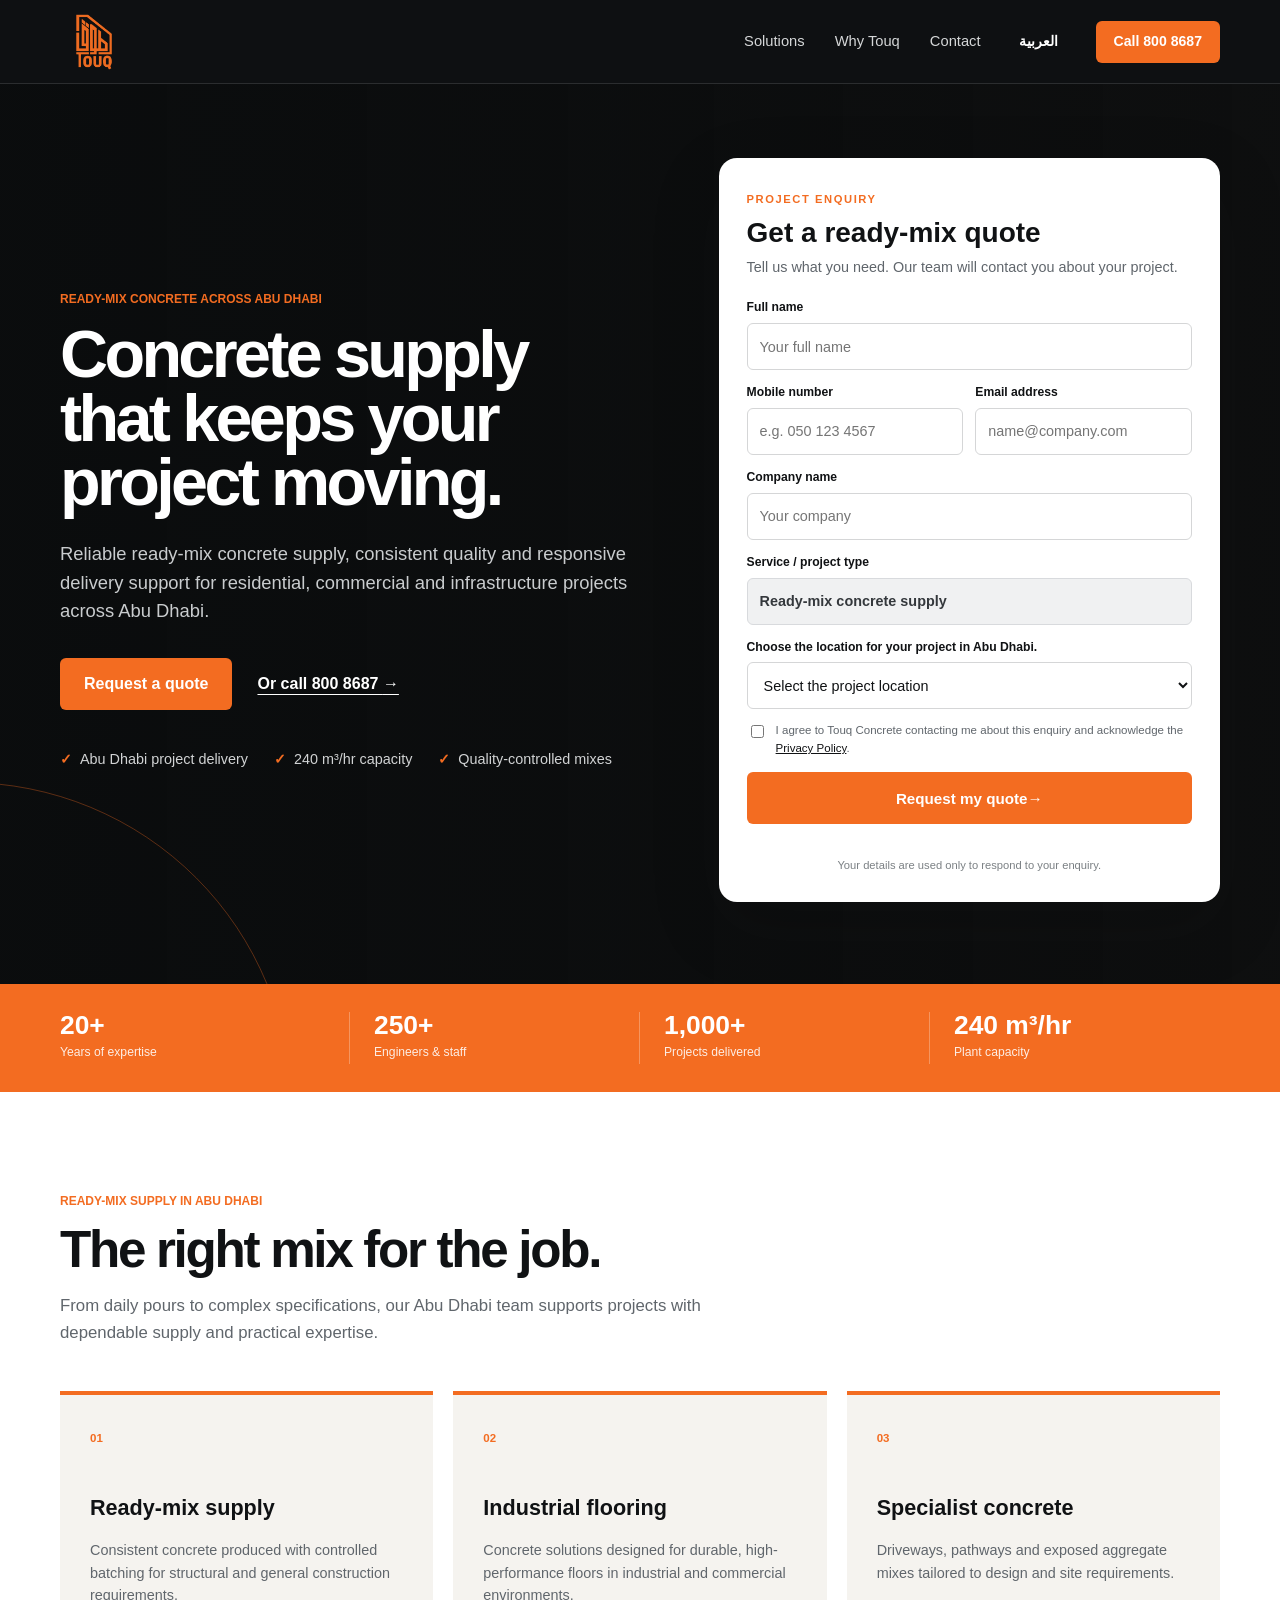
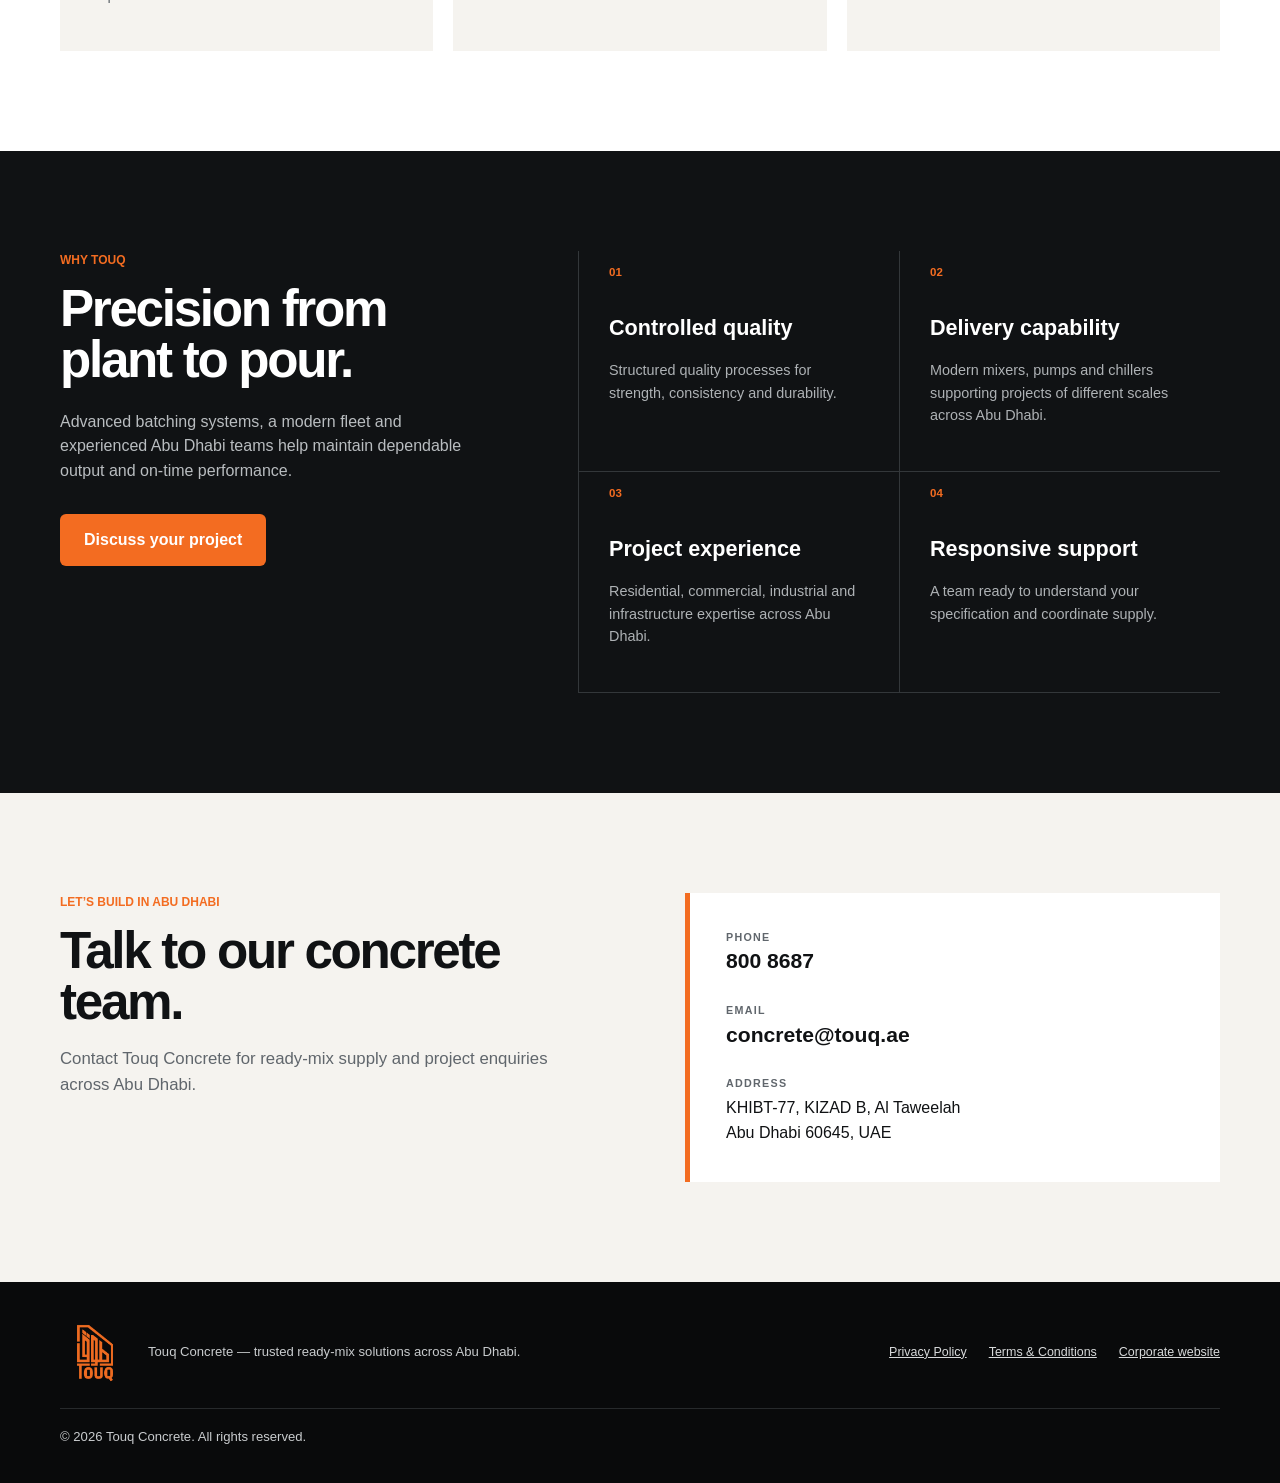
==== commit 86016140: "countries" ====
--- a/index.html
+++ b/index.html
@@ -1,20 +1,24 @@
 <!doctype html>
 <html lang="en">
+
 <head>
   <meta charset="utf-8">
   <meta name="viewport" content="width=device-width,initial-scale=1">
-  <meta name="description" content="Reliable ready-mix concrete supply for projects across Abu Dhabi. Request a project quote from Touq Concrete.">
+  <meta name="description"
+    content="Reliable ready-mix concrete supply for projects across Abu Dhabi. Request a project quote from Touq Concrete.">
   <title>Ready-Mix Concrete Abu Dhabi | Touq Concrete</title>
   <link rel="preconnect" href="https://touqconcrete.ae">
   <link rel="stylesheet" href="styles.css">
   <!-- Google Tag Manager: replace GTM-XXXXXXX, then uncomment before launch.
   <script>(function(w,d,s,l,i){w[l]=w[l]||[];w[l].push({'gtm.start':new Date().getTime(),event:'gtm.js'});var f=d.getElementsByTagName(s)[0],j=d.createElement(s),dl=l!='dataLayer'?'&l='+l:'';j.async=true;j.src='https://www.googletagmanager.com/gtm.js?id='+i+dl;f.parentNode.insertBefore(j,f);})(window,document,'script','dataLayer','GTM-XXXXXXX');</script> -->
 </head>
+
 <body>
   <a class="skip-link" href="#main">Skip to content</a>
   <header class="site-header">
     <div class="container nav-wrap">
-      <a class="brand" href="#top" aria-label="Touq Concrete home"><img src="assets/touq-logo.png" alt="Touq Concrete" width="92" height="92"></a>
+      <a class="brand" href="#top" aria-label="Touq Concrete home"><img src="assets/touq-logo.png" alt="Touq Concrete"
+          width="92" height="92"></a>
       <nav aria-label="Primary navigation">
         <a href="#solutions">Solutions</a><a href="#why-touq">Why Touq</a><a href="#contact">Contact</a>
       </nav>
@@ -29,22 +33,65 @@
         <div class="hero-copy">
           <p class="eyebrow">Ready-mix concrete across Abu Dhabi</p>
           <h1>Concrete supply that keeps your project moving.</h1>
-          <p class="lead">Reliable ready-mix concrete supply, consistent quality and responsive delivery support for residential, commercial and infrastructure projects across Abu Dhabi.</p>
-          <div class="hero-actions"><a class="button" href="#quote">Request a quote</a><a class="text-link" href="tel:8008687">Or call 800 8687 <span aria-hidden="true">→</span></a></div>
-          <ul class="trust-list" aria-label="Service benefits"><li>Abu Dhabi project delivery</li><li>240 m³/hr capacity</li><li>Quality-controlled mixes</li></ul>
+          <p class="lead">Reliable ready-mix concrete supply, consistent quality and responsive delivery support for
+            residential, commercial and infrastructure projects across Abu Dhabi.</p>
+          <div class="hero-actions"><a class="button" href="#quote">Request a quote</a><a class="text-link"
+              href="tel:8008687">Or call 800 8687 <span aria-hidden="true">→</span></a></div>
+          <ul class="trust-list" aria-label="Service benefits">
+            <li>Abu Dhabi project delivery</li>
+            <li>240 m³/hr capacity</li>
+            <li>Quality-controlled mixes</li>
+          </ul>
         </div>
         <aside class="quote-card" id="quote" aria-labelledby="quote-title">
-          <div class="form-heading"><span>Project enquiry</span><h2 id="quote-title">Get a ready-mix quote</h2><p>Tell us what you need. Our team will contact you about your project.</p></div>
+          <div class="form-heading"><span>Project enquiry</span>
+            <h2 id="quote-title">Get a ready-mix quote</h2>
+            <p>Tell us what you need. Our team will contact you about your project.</p>
+          </div>
           <form id="lead-form" action="https://formspree.io/f/xaewenkk" method="POST">
             <input type="hidden" name="_subject" value="New Ready-Mix Lead — Touq Concrete">
             <input type="hidden" name="_next" id="next-url" value="thank-you.html">
-            <input type="hidden" name="utm_source"><input type="hidden" name="utm_medium"><input type="hidden" name="utm_campaign"><input type="hidden" name="utm_term"><input type="hidden" name="utm_content"><input type="hidden" name="gclid"><input type="hidden" name="gbraid"><input type="hidden" name="wbraid"><input type="hidden" name="landing_page">
-            <div class="field"><label for="name">Full name</label><input id="name" name="full_name" autocomplete="name" required placeholder="Your full name"></div>
-            <div class="form-row"><div class="field"><label for="mobile">Mobile number</label><input id="mobile" name="mobile_number" type="tel" autocomplete="tel" inputmode="tel" required placeholder="e.g. 050 123 4567"></div><div class="field"><label for="email">Email address</label><input id="email" name="email" type="email" autocomplete="email" required placeholder="name@company.com"></div></div>
-            <div class="field"><label for="company">Company name</label><input id="company" name="company_name" autocomplete="organization" required placeholder="Your company"></div>
-            <div class="field"><label for="service-display">Service / project type</label><input id="service-display" class="fixed-value" type="text" value="Ready-mix concrete supply" readonly aria-readonly="true"><input type="hidden" name="service_project_type" value="Ready-mix concrete supply"></div>
-            <div class="field"><label for="project-location">Choose the location for your project in Abu Dhabi.</label><select id="project-location" name="project_location" required><option value="" selected disabled>Select the project location</option><option>KIZAD - ABU DHABI</option><option>AL RAHBA - ABU DHABI</option><option>RIYADH CITY - ABU DHABI</option><option>TAWEELAH - ABU DHABI</option><option>AL SAMHA</option><option>AL SADER</option><option>AL SHAHAMA - ABU DHABI</option><option>YAS ISLAND - ABU DHABI</option><option>AL AJBAN - ABU DHABI</option><option>AL JUBAIL ISLAND - ABU DHABI</option><option>AL BAHYAH - ABU DHABI</option><option>AL FALAH - ABU DHABI</option><option>AL SHAMKHA - ABU DHABI</option><option>AL JURF</option></select></div>
-            <label class="consent"><input type="checkbox" name="consent" required><span>I agree to Touq Concrete contacting me about this enquiry and acknowledge the <a href="privacy.html">Privacy Policy</a>.</span></label>
+            <input type="hidden" name="utm_source"><input type="hidden" name="utm_medium"><input type="hidden"
+              name="utm_campaign"><input type="hidden" name="utm_term"><input type="hidden" name="utm_content"><input
+              type="hidden" name="gclid"><input type="hidden" name="gbraid"><input type="hidden" name="wbraid"><input
+              type="hidden" name="landing_page">
+            <div class="field"><label for="name">Full name</label><input id="name" name="full_name" autocomplete="name"
+                required placeholder="Your full name"></div>
+            <div class="form-row">
+              <div class="field"><label for="mobile">Mobile number</label><input id="mobile" name="mobile_number"
+                  type="tel" autocomplete="tel" inputmode="tel" required placeholder="e.g. 050 123 4567"></div>
+              <div class="field"><label for="email">Email address</label><input id="email" name="email" type="email"
+                  autocomplete="email" required placeholder="name@company.com"></div>
+            </div>
+            <div class="field"><label for="company">Company name</label><input id="company" name="company_name"
+                autocomplete="organization" required placeholder="Your company"></div>
+            <div class="field"><label for="service-display">Service / project type</label><input id="service-display"
+                class="fixed-value" type="text" value="Ready-mix concrete supply" readonly aria-readonly="true"><input
+                type="hidden" name="service_project_type" value="Ready-mix concrete supply"></div>
+            <div class="field"><label for="project-location">Choose the location for your project in Abu
+                Dhabi.</label><select id="project-location" name="project_location" required>
+                <option value="" selected disabled>Select the project location</option>
+                <option>KIZAD - ABU DHABI</option>
+                <option>AL RAHBA - ABU DHABI</option>
+                <option>RIYADH CITY - ABU DHABI</option>
+                <option>TAWEELAH - ABU DHABI</option>
+                <option>AL SAMHA</option>
+                <option>AL SADER</option>
+                <option>AL SHAHAMA - ABU DHABI</option>
+                <option>YAS ISLAND - ABU DHABI</option>
+                <option>AL AJBAN - ABU DHABI</option>
+                <option>AL JUBAIL ISLAND - ABU DHABI</option>
+                <option>AL BAHYAH - ABU DHABI</option>
+                <option>AL FALAH - ABU DHABI</option>
+                <option>AL SHAMKHA - ABU DHABI</option>
+                <option>AL JURF</option>
+                <option>Saadiyat Island</option>
+                <option>Al Reem Island</option>
+                <option>Abu Dhabi City</option>
+              </select></div>
+            <label class="consent"><input type="checkbox" name="consent" required><span>I agree to Touq Concrete
+                contacting me about this enquiry and acknowledge the <a href="privacy.html">Privacy
+                  Policy</a>.</span></label>
             <button class="button form-submit" type="submit">Request my quote <span aria-hidden="true">→</span></button>
             <p class="form-status" id="form-status" role="status" aria-live="polite"></p>
             <p class="form-note">Your details are used only to respond to your enquiry.</p>
@@ -53,17 +100,101 @@
       </div>
     </section>
 
-    <section class="proof-strip" aria-label="Company credentials"><div class="container stats"><div><strong>20+</strong><span>Years of expertise</span></div><div><strong>250+</strong><span>Engineers & staff</span></div><div><strong>1,000+</strong><span>Projects delivered</span></div><div><strong>240 m³/hr</strong><span>Plant capacity</span></div></div></section>
-
-    <section class="section" id="solutions"><div class="container"><div class="section-heading"><p class="eyebrow">Ready-mix supply in Abu Dhabi</p><h2>The right mix for the job.</h2><p>From daily pours to complex specifications, our Abu Dhabi team supports projects with dependable supply and practical expertise.</p></div><div class="cards"><article><span class="card-no">01</span><h3>Ready-mix supply</h3><p>Consistent concrete produced with controlled batching for structural and general construction requirements.</p></article><article><span class="card-no">02</span><h3>Industrial flooring</h3><p>Concrete solutions designed for durable, high-performance floors in industrial and commercial environments.</p></article><article><span class="card-no">03</span><h3>Specialist concrete</h3><p>Driveways, pathways and exposed aggregate mixes tailored to design and site requirements.</p></article></div></div></section>
-
-    <section class="dark-section" id="why-touq"><div class="container split"><div><p class="eyebrow">Why Touq</p><h2>Precision from plant to pour.</h2><p>Advanced batching systems, a modern fleet and experienced Abu Dhabi teams help maintain dependable output and on-time performance.</p><a class="button" href="#quote">Discuss your project</a></div><div class="feature-grid"><article><span>01</span><h3>Controlled quality</h3><p>Structured quality processes for strength, consistency and durability.</p></article><article><span>02</span><h3>Delivery capability</h3><p>Modern mixers, pumps and chillers supporting projects of different scales across Abu Dhabi.</p></article><article><span>03</span><h3>Project experience</h3><p>Residential, commercial, industrial and infrastructure expertise across Abu Dhabi.</p></article><article><span>04</span><h3>Responsive support</h3><p>A team ready to understand your specification and coordinate supply.</p></article></div></div></section>
-
-    <section class="section contact-section" id="contact"><div class="container contact-grid"><div><p class="eyebrow">Let’s build in Abu Dhabi</p><h2>Talk to our concrete team.</h2><p>Contact Touq Concrete for ready-mix supply and project enquiries across Abu Dhabi.</p></div><address><div><span>Phone</span><a href="tel:8008687">800 8687</a></div><div><span>Email</span><a href="mailto:concrete@touq.ae">concrete@touq.ae</a></div><div><span>Address</span><p>KHIBT-77, KIZAD B, Al Taweelah<br>Abu Dhabi 60645, UAE</p></div></address></div></section>
+    <section class="proof-strip" aria-label="Company credentials">
+      <div class="container stats">
+        <div><strong>20+</strong><span>Years of expertise</span></div>
+        <div><strong>250+</strong><span>Engineers & staff</span></div>
+        <div><strong>1,000+</strong><span>Projects delivered</span></div>
+        <div><strong>240 m³/hr</strong><span>Plant capacity</span></div>
+      </div>
+    </section>
+
+    <section class="section" id="solutions">
+      <div class="container">
+        <div class="section-heading">
+          <p class="eyebrow">Ready-mix supply in Abu Dhabi</p>
+          <h2>The right mix for the job.</h2>
+          <p>From daily pours to complex specifications, our Abu Dhabi team supports projects with dependable supply and
+            practical expertise.</p>
+        </div>
+        <div class="cards">
+          <article><span class="card-no">01</span>
+            <h3>Ready-mix supply</h3>
+            <p>Consistent concrete produced with controlled batching for structural and general construction
+              requirements.</p>
+          </article>
+          <article><span class="card-no">02</span>
+            <h3>Industrial flooring</h3>
+            <p>Concrete solutions designed for durable, high-performance floors in industrial and commercial
+              environments.</p>
+          </article>
+          <article><span class="card-no">03</span>
+            <h3>Specialist concrete</h3>
+            <p>Driveways, pathways and exposed aggregate mixes tailored to design and site requirements.</p>
+          </article>
+        </div>
+      </div>
+    </section>
+
+    <section class="dark-section" id="why-touq">
+      <div class="container split">
+        <div>
+          <p class="eyebrow">Why Touq</p>
+          <h2>Precision from plant to pour.</h2>
+          <p>Advanced batching systems, a modern fleet and experienced Abu Dhabi teams help maintain dependable output
+            and on-time performance.</p><a class="button" href="#quote">Discuss your project</a>
+        </div>
+        <div class="feature-grid">
+          <article><span>01</span>
+            <h3>Controlled quality</h3>
+            <p>Structured quality processes for strength, consistency and durability.</p>
+          </article>
+          <article><span>02</span>
+            <h3>Delivery capability</h3>
+            <p>Modern mixers, pumps and chillers supporting projects of different scales across Abu Dhabi.</p>
+          </article>
+          <article><span>03</span>
+            <h3>Project experience</h3>
+            <p>Residential, commercial, industrial and infrastructure expertise across Abu Dhabi.</p>
+          </article>
+          <article><span>04</span>
+            <h3>Responsive support</h3>
+            <p>A team ready to understand your specification and coordinate supply.</p>
+          </article>
+        </div>
+      </div>
+    </section>
+
+    <section class="section contact-section" id="contact">
+      <div class="container contact-grid">
+        <div>
+          <p class="eyebrow">Let’s build in Abu Dhabi</p>
+          <h2>Talk to our concrete team.</h2>
+          <p>Contact Touq Concrete for ready-mix supply and project enquiries across Abu Dhabi.</p>
+        </div>
+        <address>
+          <div><span>Phone</span><a href="tel:8008687">800 8687</a></div>
+          <div><span>Email</span><a href="mailto:concrete@touq.ae">concrete@touq.ae</a></div>
+          <div><span>Address</span>
+            <p>KHIBT-77, KIZAD B, Al Taweelah<br>Abu Dhabi 60645, UAE</p>
+          </div>
+        </address>
+      </div>
+    </section>
   </main>
 
-  <footer><div class="container footer-grid"><div><img src="assets/touq-logo.png" alt="" width="70" height="70"><p>Touq Concrete — trusted ready-mix solutions across Abu Dhabi.</p></div><div class="footer-links"><a href="privacy.html">Privacy Policy</a><a href="terms.html">Terms & Conditions</a><a href="https://touqconcrete.ae/" rel="noopener">Corporate website</a></div><p class="copyright">© <span id="year"></span> Touq Concrete. All rights reserved.</p></div></footer>
+  <footer>
+    <div class="container footer-grid">
+      <div><img src="assets/touq-logo.png" alt="" width="70" height="70">
+        <p>Touq Concrete — trusted ready-mix solutions across Abu Dhabi.</p>
+      </div>
+      <div class="footer-links"><a href="privacy.html">Privacy Policy</a><a href="terms.html">Terms & Conditions</a><a
+          href="https://touqconcrete.ae/" rel="noopener">Corporate website</a></div>
+      <p class="copyright">© <span id="year"></span> Touq Concrete. All rights reserved.</p>
+    </div>
+  </footer>
   <a class="mobile-cta" href="#quote">Get a quote</a>
   <script src="script.js" defer></script>
 </body>
-</html>
+
+</html>
--- a/styles.css
+++ b/styles.css
@@ -1,9 +1,854 @@
-:root{--orange:#f36c21;--orange-dark:#d94f08;--ink:#101214;--muted:#60666c;--paper:#f5f3ef;--white:#fff;--line:#dcd8d2;--radius:18px;--shadow:0 24px 70px rgba(16,18,20,.16)}*{box-sizing:border-box}html{scroll-behavior:smooth}body{margin:0;color:var(--ink);font-family:Arial,Helvetica,sans-serif;line-height:1.55;background:#fff}a{color:inherit}img{display:block;max-width:100%}.container{width:min(1160px,calc(100% - 40px));margin-inline:auto}.skip-link{position:absolute;left:-9999px;top:12px;background:#fff;padding:10px;z-index:99}.skip-link:focus{left:12px}.site-header{height:84px;background:#0e1012;color:#fff;position:relative;z-index:10;border-bottom:1px solid rgba(255,255,255,.12)}.nav-wrap{height:100%;display:flex;align-items:center;gap:38px}.brand img{width:68px;height:68px;object-fit:contain}.site-header nav{display:flex;gap:30px;margin-left:auto}.site-header nav a{text-decoration:none;font-size:.92rem;color:#d5d7d8}.site-header nav a:hover{color:#fff}.button{display:inline-flex;align-items:center;justify-content:center;min-height:52px;padding:0 24px;background:var(--orange);color:#fff;border:0;border-radius:6px;font-weight:800;text-decoration:none;cursor:pointer;transition:.2s ease}.button:hover{background:var(--orange-dark);transform:translateY(-1px)}.button-small{min-height:42px;padding:0 18px;font-size:.88rem}.hero{position:relative;background:#111;color:#fff;isolation:isolate;overflow:hidden}.hero:before{content:"";position:absolute;inset:0;background:linear-gradient(90deg,rgba(10,12,13,.96) 0%,rgba(10,12,13,.78) 48%,rgba(10,12,13,.48) 100%),url('https://touqconcrete.ae/wp-content/uploads/2026/02/homebanner-1.jpg') center/cover;z-index:-1}.hero:after{content:"";position:absolute;width:650px;height:650px;border:1px solid rgba(243,108,33,.35);border-radius:50%;left:-360px;bottom:-450px;z-index:-1}.hero-grid{display:grid;grid-template-columns:1.08fr .92fr;gap:70px;align-items:center;padding:74px 0 82px}.eyebrow{margin:0 0 14px;color:var(--orange);text-transform:uppercase;letter-spacing:.16em;font-weight:900;font-size:.75rem}.hero h1{font-size:clamp(2.65rem,5.2vw,5.25rem);line-height:.96;letter-spacing:-.055em;margin:0;max-width:720px}.lead{font-size:1.15rem;color:#c9ccce;max-width:650px;margin:26px 0 32px}.hero-actions{display:flex;align-items:center;gap:25px}.text-link{font-weight:700;text-underline-offset:5px}.trust-list{display:flex;gap:26px;list-style:none;padding:0;margin:38px 0 0;color:#d1d3d4;font-size:.9rem}.trust-list li:before{content:"✓";color:var(--orange);font-weight:900;margin-right:8px}.quote-card{background:#fff;color:var(--ink);border-radius:var(--radius);box-shadow:var(--shadow);padding:28px}.form-heading span{color:var(--orange);text-transform:uppercase;letter-spacing:.14em;font-weight:900;font-size:.7rem}.form-heading h2{font-size:1.75rem;line-height:1.15;margin:6px 0 7px}.form-heading p{color:var(--muted);font-size:.9rem;margin:0 0 20px}.field{display:grid;gap:6px;margin-bottom:13px}.field label{font-size:.76rem;font-weight:800}.field input,.field select{width:100%;height:47px;border:1px solid #d5d6d7;background:#fff;border-radius:6px;padding:0 12px;font:inherit;font-size:.9rem;color:var(--ink)}.field input:focus,.field select:focus{outline:3px solid rgba(243,108,33,.2);border-color:var(--orange)}.form-row{display:grid;grid-template-columns:1fr 1fr;gap:12px}.consent{display:flex;gap:9px;align-items:flex-start;color:var(--muted);font-size:.72rem;margin:5px 0 14px}.consent input{margin-top:3px;accent-color:var(--orange)}.consent a{color:var(--ink)}.form-submit{width:100%;font-size:.95rem}.form-note{text-align:center;color:#7b8084;font-size:.7rem;margin:8px 0 0}.proof-strip{background:var(--orange);color:#fff}.stats{display:grid;grid-template-columns:repeat(4,1fr);padding:28px 0}.stats div{padding:0 24px;border-right:1px solid rgba(255,255,255,.28)}.stats div:first-child{padding-left:0}.stats div:last-child{border:0}.stats strong{font-size:1.65rem;display:block;line-height:1}.stats span{font-size:.76rem;opacity:.88}.section{padding:100px 0}.section-heading{max-width:690px}.section-heading h2,.split h2,.contact-grid h2{font-size:clamp(2.2rem,4vw,4rem);line-height:1;letter-spacing:-.045em;margin:0 0 18px}.section-heading>p:last-child,.contact-grid>div>p:last-child{color:var(--muted);font-size:1.05rem}.cards{display:grid;grid-template-columns:repeat(3,1fr);gap:20px;margin-top:45px}.cards article{background:var(--paper);padding:30px;border-top:4px solid var(--orange);min-height:245px}.card-no{font-size:.72rem;color:var(--orange);font-weight:900}.cards h3,.feature-grid h3{font-size:1.35rem;margin:42px 0 10px}.cards p,.feature-grid p{color:var(--muted);font-size:.9rem}.dark-section{background:var(--ink);color:#fff;padding:100px 0}.split{display:grid;grid-template-columns:.8fr 1.2fr;gap:90px;align-items:start}.split>div:first-child>p:nth-of-type(2){color:#b9bdc0;margin:24px 0 30px}.feature-grid{display:grid;grid-template-columns:1fr 1fr}.feature-grid article{padding:8px 30px 30px;border-left:1px solid #33373a;border-bottom:1px solid #33373a}.feature-grid span{color:var(--orange);font-size:.72rem;font-weight:900}.feature-grid h3{margin:28px 0 8px}.feature-grid p{color:#aeb2b5}.contact-section{background:var(--paper)}.contact-grid{display:grid;grid-template-columns:1fr 1fr;gap:90px}.contact-grid address{font-style:normal;background:#fff;padding:36px;border-left:5px solid var(--orange)}.contact-grid address div+div{margin-top:24px}.contact-grid address span{display:block;text-transform:uppercase;letter-spacing:.12em;color:var(--muted);font-size:.67rem;font-weight:900}.contact-grid address a{font-size:1.32rem;font-weight:800;text-decoration:none}.contact-grid address p{margin:4px 0 0}footer{background:#090a0b;color:#c9ccce;padding:36px 0}.footer-grid{display:grid;grid-template-columns:1fr auto;gap:20px;align-items:center}.footer-grid>div:first-child{display:flex;align-items:center;gap:18px}.footer-grid img{object-fit:contain}.footer-grid p{margin:0;font-size:.82rem}.footer-links{display:flex;gap:22px;font-size:.78rem}.footer-links a{color:#d8dadb}.copyright{grid-column:1/-1;border-top:1px solid #272a2c;padding-top:18px!important}.mobile-cta{display:none}.legal{min-height:70vh;padding:70px 0}.legal article{max-width:820px}.legal h1{font-size:clamp(2.3rem,5vw,4.6rem);letter-spacing:-.045em}.legal h2{margin-top:34px}.legal p,.legal li{color:var(--muted)}.thank-you{min-height:calc(100vh - 84px);display:grid;place-items:center;background:var(--paper);padding:50px 0}.thank-card{max-width:680px;text-align:center;background:#fff;padding:60px 40px;border-radius:var(--radius);box-shadow:var(--shadow)}.check{width:64px;height:64px;border-radius:50%;background:var(--orange);color:#fff;display:grid;place-items:center;font-size:2rem;margin:0 auto 24px}.thank-card h1{font-size:3rem;line-height:1;margin:0 0 16px}.thank-card p{color:var(--muted)}
-@media(max-width:850px){.site-header nav{display:none}.site-header .button-small{margin-left:auto}.hero-grid,.split,.contact-grid{grid-template-columns:1fr}.hero-grid{gap:44px;padding-top:54px}.hero-copy{text-align:center}.hero h1{margin-inline:auto}.lead{margin-inline:auto}.hero-actions,.trust-list{justify-content:center}.stats{grid-template-columns:1fr 1fr;gap:24px}.stats div{border:0;padding:0}.cards{grid-template-columns:1fr}.split,.contact-grid{gap:50px}.section,.dark-section{padding:76px 0}}
-@media(max-width:560px){.container{width:min(100% - 28px,1160px)}.site-header{height:72px}.brand img{width:58px;height:58px}.hero-grid{padding:44px 0 64px}.hero h1{font-size:2.7rem}.lead{font-size:1rem}.hero-actions{flex-direction:column;gap:16px}.trust-list{display:grid;gap:8px;text-align:left;width:max-content;margin-inline:auto}.quote-card{padding:22px}.form-row{grid-template-columns:1fr;gap:0}.stats{gap:28px}.stats strong{font-size:1.4rem}.feature-grid{grid-template-columns:1fr}.feature-grid article{padding-left:20px}.footer-grid{grid-template-columns:1fr}.footer-links{display:grid;gap:8px}.mobile-cta{display:block;position:fixed;z-index:20;bottom:12px;left:14px;right:14px;background:var(--orange);color:#fff;text-align:center;padding:14px;border-radius:7px;text-decoration:none;font-weight:900;box-shadow:0 8px 28px rgba(0,0,0,.3)}body{padding-bottom:64px}.thank-card{padding:40px 22px}.thank-card h1{font-size:2.3rem}}
-@media(prefers-reduced-motion:reduce){html{scroll-behavior:auto}*{transition:none!important}}
-.form-status{min-height:1.2em;margin:10px 0 0;text-align:center;font-size:.78rem;font-weight:700}.form-status.error{color:#b42318}.form-status.success{color:#18794e}.form-submit:disabled{cursor:wait;opacity:.7;transform:none}
-.field input.fixed-value{background:#f0f1f2;color:#34383c;font-weight:800;cursor:not-allowed;border-color:#d8dadd}
-.language-link{color:#fff;text-decoration:none;font-weight:800;font-size:.86rem;white-space:nowrap}.language-link:hover{text-decoration:underline;text-underline-offset:4px}
-[dir="rtl"] body{font-family:Tahoma,Arial,sans-serif}[dir="rtl"] .site-header nav,[dir="rtl"] .footer-links{direction:rtl}[dir="rtl"] .site-header nav{margin-left:0;margin-right:auto}[dir="rtl"] .hero-copy,[dir="rtl"] .section-heading,[dir="rtl"] .split,[dir="rtl"] .contact-grid{text-align:right}[dir="rtl"] .trust-list li:before{margin-right:0;margin-left:8px}[dir="rtl"] .contact-grid address{border-left:0;border-right:5px solid var(--orange)}[dir="rtl"] .feature-grid article{border-left:0;border-right:1px solid #33373a}[dir="rtl"] .consent{text-align:right}
-@media(max-width:560px){[dir="rtl"] .site-header .button-small{margin-left:0;margin-right:auto}.language-link{font-size:.78rem}}
+:root {
+    --orange: #f36c21;
+    --orange-dark: #d94f08;
+    --ink: #101214;
+    --muted: #60666c;
+    --paper: #f5f3ef;
+    --white: #fff;
+    --line: #dcd8d2;
+    --radius: 18px;
+    --shadow: 0 24px 70px rgba(16, 18, 20, .16)
+}
+
+* {
+    box-sizing: border-box;
+    letter-spacing: 0;
+}
+
+html {
+    scroll-behavior: smooth
+}
+
+body {
+    margin: 0;
+    color: var(--ink);
+    font-family: Arial, Helvetica, sans-serif;
+    line-height: 1.55;
+    background: #fff
+}
+
+a {
+    color: inherit
+}
+
+img {
+    display: block;
+    max-width: 100%
+}
+
+.container {
+    width: min(1160px, calc(100% - 40px));
+    margin-inline: auto
+}
+
+.skip-link {
+    position: absolute;
+    left: -9999px;
+    top: 12px;
+    background: #fff;
+    padding: 10px;
+    z-index: 99
+}
+
+.skip-link:focus {
+    left: 12px
+}
+
+.site-header {
+    height: 84px;
+    background: #0e1012;
+    color: #fff;
+    position: relative;
+    z-index: 10;
+    border-bottom: 1px solid rgba(255, 255, 255, .12)
+}
+
+.nav-wrap {
+    height: 100%;
+    display: flex;
+    align-items: center;
+    gap: 38px
+}
+
+.brand img {
+    width: 68px;
+    height: 68px;
+    object-fit: contain
+}
+
+.site-header nav {
+    display: flex;
+    gap: 30px;
+    margin-left: auto
+}
+
+.site-header nav a {
+    text-decoration: none;
+    font-size: .92rem;
+    color: #d5d7d8
+}
+
+.site-header nav a:hover {
+    color: #fff
+}
+
+.button {
+    display: inline-flex;
+    align-items: center;
+    justify-content: center;
+    min-height: 52px;
+    padding: 0 24px;
+    background: var(--orange);
+    color: #fff;
+    border: 0;
+    border-radius: 6px;
+    font-weight: 800;
+    text-decoration: none;
+    cursor: pointer;
+    transition: .2s ease
+}
+
+.button:hover {
+    background: var(--orange-dark);
+    transform: translateY(-1px)
+}
+
+.button-small {
+    min-height: 42px;
+    padding: 0 18px;
+    font-size: .88rem
+}
+
+.hero {
+    position: relative;
+    background: #111;
+    color: #fff;
+    isolation: isolate;
+    overflow: hidden
+}
+
+.hero:before {
+    content: "";
+    position: absolute;
+    inset: 0;
+    background: linear-gradient(90deg, rgba(10, 12, 13, .96) 0%, rgba(10, 12, 13, .78) 48%, rgba(10, 12, 13, .48) 100%), url('https://touqconcrete.ae/wp-content/uploads/2026/02/homebanner-1.jpg') center/cover;
+    z-index: -1
+}
+
+.hero:after {
+    content: "";
+    position: absolute;
+    width: 650px;
+    height: 650px;
+    border: 1px solid rgba(243, 108, 33, .35);
+    border-radius: 50%;
+    left: -360px;
+    bottom: -450px;
+    z-index: -1
+}
+
+.hero-grid {
+    display: grid;
+    grid-template-columns: 1.08fr .92fr;
+    gap: 70px;
+    align-items: center;
+    padding: 74px 0 82px
+}
+
+.eyebrow {
+    margin: 0 0 14px;
+    color: var(--orange);
+    text-transform: uppercase;
+    letter-spacing: 0em;
+    font-weight: 900;
+    font-size: .75rem
+}
+
+.hero h1 {
+    font-size: clamp(2.65rem, 5.2vw, 5.25rem);
+    line-height: .96;
+    letter-spacing: -.055em;
+    margin: 0;
+    max-width: 720px
+}
+
+.lead {
+    font-size: 1.15rem;
+    color: #c9ccce;
+    max-width: 650px;
+    margin: 26px 0 32px
+}
+
+.hero-actions {
+    display: flex;
+    align-items: center;
+    gap: 25px
+}
+
+.text-link {
+    font-weight: 700;
+    text-underline-offset: 5px
+}
+
+.trust-list {
+    display: flex;
+    gap: 26px;
+    list-style: none;
+    padding: 0;
+    margin: 38px 0 0;
+    color: #d1d3d4;
+    font-size: .9rem
+}
+
+.trust-list li:before {
+    content: "✓";
+    color: var(--orange);
+    font-weight: 900;
+    margin-right: 8px
+}
+
+.quote-card {
+    background: #fff;
+    color: var(--ink);
+    border-radius: var(--radius);
+    box-shadow: var(--shadow);
+    padding: 28px
+}
+
+.form-heading span {
+    color: var(--orange);
+    text-transform: uppercase;
+    letter-spacing: .14em;
+    font-weight: 900;
+    font-size: .7rem
+}
+
+.form-heading h2 {
+    font-size: 1.75rem;
+    line-height: 1.15;
+    margin: 6px 0 7px
+}
+
+.form-heading p {
+    color: var(--muted);
+    font-size: .9rem;
+    margin: 0 0 20px
+}
+
+.field {
+    display: grid;
+    gap: 6px;
+    margin-bottom: 13px
+}
+
+.field label {
+    font-size: .76rem;
+    font-weight: 800
+}
+
+.field input,
+.field select {
+    width: 100%;
+    height: 47px;
+    border: 1px solid #d5d6d7;
+    background: #fff;
+    border-radius: 6px;
+    padding: 0 12px;
+    font: inherit;
+    font-size: .9rem;
+    color: var(--ink)
+}
+
+.field input:focus,
+.field select:focus {
+    outline: 3px solid rgba(243, 108, 33, .2);
+    border-color: var(--orange)
+}
+
+.form-row {
+    display: grid;
+    grid-template-columns: 1fr 1fr;
+    gap: 12px
+}
+
+.consent {
+    display: flex;
+    gap: 9px;
+    align-items: flex-start;
+    color: var(--muted);
+    font-size: .72rem;
+    margin: 5px 0 14px
+}
+
+.consent input {
+    margin-top: 3px;
+    accent-color: var(--orange)
+}
+
+.consent a {
+    color: var(--ink)
+}
+
+.form-submit {
+    width: 100%;
+    font-size: .95rem
+}
+
+.form-note {
+    text-align: center;
+    color: #7b8084;
+    font-size: .7rem;
+    margin: 8px 0 0
+}
+
+.proof-strip {
+    background: var(--orange);
+    color: #fff
+}
+
+.stats {
+    display: grid;
+    grid-template-columns: repeat(4, 1fr);
+    padding: 28px 0
+}
+
+.stats div {
+    padding: 0 24px;
+    border-right: 1px solid rgba(255, 255, 255, .28)
+}
+
+.stats div:first-child {
+    padding-left: 0
+}
+
+.stats div:last-child {
+    border: 0
+}
+
+.stats strong {
+    font-size: 1.65rem;
+    display: block;
+    line-height: 1
+}
+
+.stats span {
+    font-size: .76rem;
+    opacity: .88
+}
+
+.section {
+    padding: 100px 0
+}
+
+.section-heading {
+    max-width: 690px
+}
+
+.section-heading h2,
+.split h2,
+.contact-grid h2 {
+    font-size: clamp(2.2rem, 4vw, 4rem);
+    line-height: 1;
+    letter-spacing: -.045em;
+    margin: 0 0 18px
+}
+
+.section-heading>p:last-child,
+.contact-grid>div>p:last-child {
+    color: var(--muted);
+    font-size: 1.05rem
+}
+
+.cards {
+    display: grid;
+    grid-template-columns: repeat(3, 1fr);
+    gap: 20px;
+    margin-top: 45px
+}
+
+.cards article {
+    background: var(--paper);
+    padding: 30px;
+    border-top: 4px solid var(--orange);
+    min-height: 245px
+}
+
+.card-no {
+    font-size: .72rem;
+    color: var(--orange);
+    font-weight: 900
+}
+
+.cards h3,
+.feature-grid h3 {
+    font-size: 1.35rem;
+    margin: 42px 0 10px
+}
+
+.cards p,
+.feature-grid p {
+    color: var(--muted);
+    font-size: .9rem
+}
+
+.dark-section {
+    background: var(--ink);
+    color: #fff;
+    padding: 100px 0
+}
+
+.split {
+    display: grid;
+    grid-template-columns: .8fr 1.2fr;
+    gap: 90px;
+    align-items: start
+}
+
+.split>div:first-child>p:nth-of-type(2) {
+    color: #b9bdc0;
+    margin: 24px 0 30px
+}
+
+.feature-grid {
+    display: grid;
+    grid-template-columns: 1fr 1fr
+}
+
+.feature-grid article {
+    padding: 8px 30px 30px;
+    border-left: 1px solid #33373a;
+    border-bottom: 1px solid #33373a
+}
+
+.feature-grid span {
+    color: var(--orange);
+    font-size: .72rem;
+    font-weight: 900
+}
+
+.feature-grid h3 {
+    margin: 28px 0 8px
+}
+
+.feature-grid p {
+    color: #aeb2b5
+}
+
+.contact-section {
+    background: var(--paper)
+}
+
+.contact-grid {
+    display: grid;
+    grid-template-columns: 1fr 1fr;
+    gap: 90px
+}
+
+.contact-grid address {
+    font-style: normal;
+    background: #fff;
+    padding: 36px;
+    border-left: 5px solid var(--orange)
+}
+
+.contact-grid address div+div {
+    margin-top: 24px
+}
+
+.contact-grid address span {
+    display: block;
+    text-transform: uppercase;
+    letter-spacing: .12em;
+    color: var(--muted);
+    font-size: .67rem;
+    font-weight: 900
+}
+
+.contact-grid address a {
+    font-size: 1.32rem;
+    font-weight: 800;
+    text-decoration: none
+}
+
+.contact-grid address p {
+    margin: 4px 0 0
+}
+
+footer {
+    background: #090a0b;
+    color: #c9ccce;
+    padding: 36px 0
+}
+
+.footer-grid {
+    display: grid;
+    grid-template-columns: 1fr auto;
+    gap: 20px;
+    align-items: center
+}
+
+.footer-grid>div:first-child {
+    display: flex;
+    align-items: center;
+    gap: 18px
+}
+
+.footer-grid img {
+    object-fit: contain
+}
+
+.footer-grid p {
+    margin: 0;
+    font-size: .82rem
+}
+
+.footer-links {
+    display: flex;
+    gap: 22px;
+    font-size: .78rem
+}
+
+.footer-links a {
+    color: #d8dadb
+}
+
+.copyright {
+    grid-column: 1/-1;
+    border-top: 1px solid #272a2c;
+    padding-top: 18px !important
+}
+
+.mobile-cta {
+    display: none
+}
+
+.legal {
+    min-height: 70vh;
+    padding: 70px 0
+}
+
+.legal article {
+    max-width: 820px
+}
+
+.legal h1 {
+    font-size: clamp(2.3rem, 5vw, 4.6rem);
+    letter-spacing: -.045em
+}
+
+.legal h2 {
+    margin-top: 34px
+}
+
+.legal p,
+.legal li {
+    color: var(--muted)
+}
+
+.thank-you {
+    min-height: calc(100vh - 84px);
+    display: grid;
+    place-items: center;
+    background: var(--paper);
+    padding: 50px 0
+}
+
+.thank-card {
+    max-width: 680px;
+    text-align: center;
+    background: #fff;
+    padding: 60px 40px;
+    border-radius: var(--radius);
+    box-shadow: var(--shadow)
+}
+
+.check {
+    width: 64px;
+    height: 64px;
+    border-radius: 50%;
+    background: var(--orange);
+    color: #fff;
+    display: grid;
+    place-items: center;
+    font-size: 2rem;
+    margin: 0 auto 24px
+}
+
+.thank-card h1 {
+    font-size: 3rem;
+    line-height: 1;
+    margin: 0 0 16px
+}
+
+.thank-card p {
+    color: var(--muted)
+}
+
+@media(max-width:850px) {
+    .site-header nav {
+        display: none
+    }
+
+    .site-header .button-small {
+        margin-left: auto
+    }
+
+    .hero-grid,
+    .split,
+    .contact-grid {
+        grid-template-columns: 1fr
+    }
+
+    .hero-grid {
+        gap: 44px;
+        padding-top: 54px
+    }
+
+    .hero-copy {
+        text-align: center
+    }
+
+    .hero h1 {
+        margin-inline: auto
+    }
+
+    .lead {
+        margin-inline: auto
+    }
+
+    .hero-actions,
+    .trust-list {
+        justify-content: center
+    }
+
+    .stats {
+        grid-template-columns: 1fr 1fr;
+        gap: 24px
+    }
+
+    .stats div {
+        border: 0;
+        padding: 0
+    }
+
+    .cards {
+        grid-template-columns: 1fr
+    }
+
+    .split,
+    .contact-grid {
+        gap: 50px
+    }
+
+    .section,
+    .dark-section {
+        padding: 76px 0
+    }
+}
+
+@media(max-width:560px) {
+    .container {
+        width: min(100% - 28px, 1160px)
+    }
+
+    .site-header {
+        height: 72px
+    }
+
+    .brand img {
+        width: 58px;
+        height: 58px
+    }
+
+    .hero-grid {
+        padding: 44px 0 64px
+    }
+
+    .hero h1 {
+        font-size: 2.7rem
+    }
+
+    .lead {
+        font-size: 1rem
+    }
+
+    .hero-actions {
+        flex-direction: column;
+        gap: 16px
+    }
+
+    .trust-list {
+        display: grid;
+        gap: 8px;
+        text-align: left;
+        width: max-content;
+        margin-inline: auto
+    }
+
+    .quote-card {
+        padding: 22px
+    }
+
+    .form-row {
+        grid-template-columns: 1fr;
+        gap: 0
+    }
+
+    .stats {
+        gap: 28px
+    }
+
+    .stats strong {
+        font-size: 1.4rem
+    }
+
+    .feature-grid {
+        grid-template-columns: 1fr
+    }
+
+    .feature-grid article {
+        padding-left: 20px
+    }
+
+    .footer-grid {
+        grid-template-columns: 1fr
+    }
+
+    .footer-links {
+        display: grid;
+        gap: 8px
+    }
+
+    .mobile-cta {
+        display: block;
+        position: fixed;
+        z-index: 20;
+        bottom: 12px;
+        left: 14px;
+        right: 14px;
+        background: var(--orange);
+        color: #fff;
+        text-align: center;
+        padding: 14px;
+        border-radius: 7px;
+        text-decoration: none;
+        font-weight: 900;
+        box-shadow: 0 8px 28px rgba(0, 0, 0, .3)
+    }
+
+    body {
+        padding-bottom: 64px
+    }
+
+    .thank-card {
+        padding: 40px 22px
+    }
+
+    .thank-card h1 {
+        font-size: 2.3rem
+    }
+}
+
+@media(prefers-reduced-motion:reduce) {
+    html {
+        scroll-behavior: auto
+    }
+
+    * {
+        transition: none !important
+    }
+}
+
+.form-status {
+    min-height: 1.2em;
+    margin: 10px 0 0;
+    text-align: center;
+    font-size: .78rem;
+    font-weight: 700
+}
+
+.form-status.error {
+    color: #b42318
+}
+
+.form-status.success {
+    color: #18794e
+}
+
+.form-submit:disabled {
+    cursor: wait;
+    opacity: .7;
+    transform: none
+}
+
+.field input.fixed-value {
+    background: #f0f1f2;
+    color: #34383c;
+    font-weight: 800;
+    cursor: not-allowed;
+    border-color: #d8dadd
+}
+
+.language-link {
+    color: #fff;
+    text-decoration: none;
+    font-weight: 800;
+    font-size: .86rem;
+    white-space: nowrap
+}
+
+.language-link:hover {
+    text-decoration: underline;
+    text-underline-offset: 4px
+}
+
+[dir="rtl"] body {
+    font-family: Tahoma, Arial, sans-serif
+}
+
+[dir="rtl"] .site-header nav,
+[dir="rtl"] .footer-links {
+    direction: rtl
+}
+
+[dir="rtl"] .site-header nav {
+    margin-left: 0;
+    margin-right: auto
+}
+
+[dir="rtl"] .hero-copy,
+[dir="rtl"] .section-heading,
+[dir="rtl"] .split,
+[dir="rtl"] .contact-grid {
+    text-align: right
+}
+
+[dir="rtl"] .trust-list li:before {
+    margin-right: 0;
+    margin-left: 8px
+}
+
+[dir="rtl"] .contact-grid address {
+    border-left: 0;
+    border-right: 5px solid var(--orange)
+}
+
+[dir="rtl"] .feature-grid article {
+    border-left: 0;
+    border-right: 1px solid #33373a
+}
+
+[dir="rtl"] .consent {
+    text-align: right
+}
+
+@media(max-width:560px) {
+    [dir="rtl"] .site-header .button-small {
+        margin-left: 0;
+        margin-right: auto
+    }
+
+    .language-link {
+        font-size: .78rem
+    }
+}
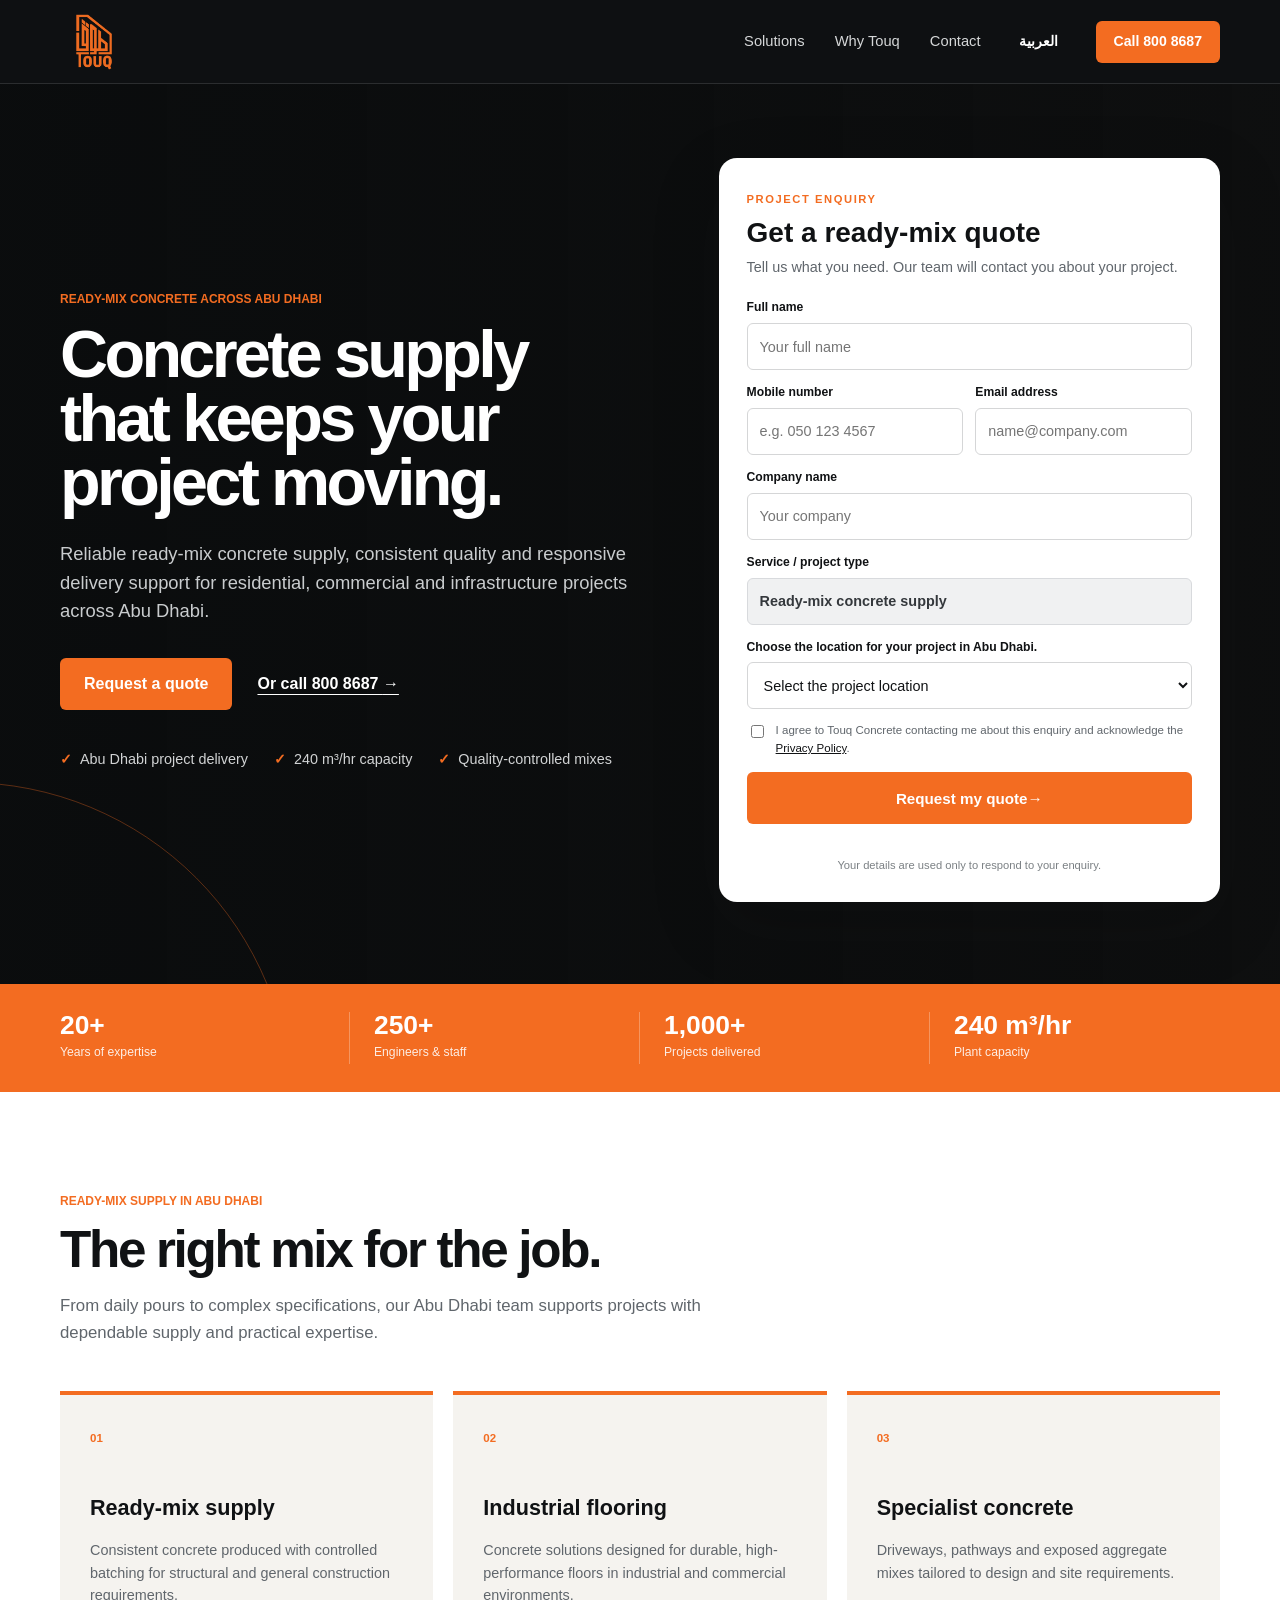
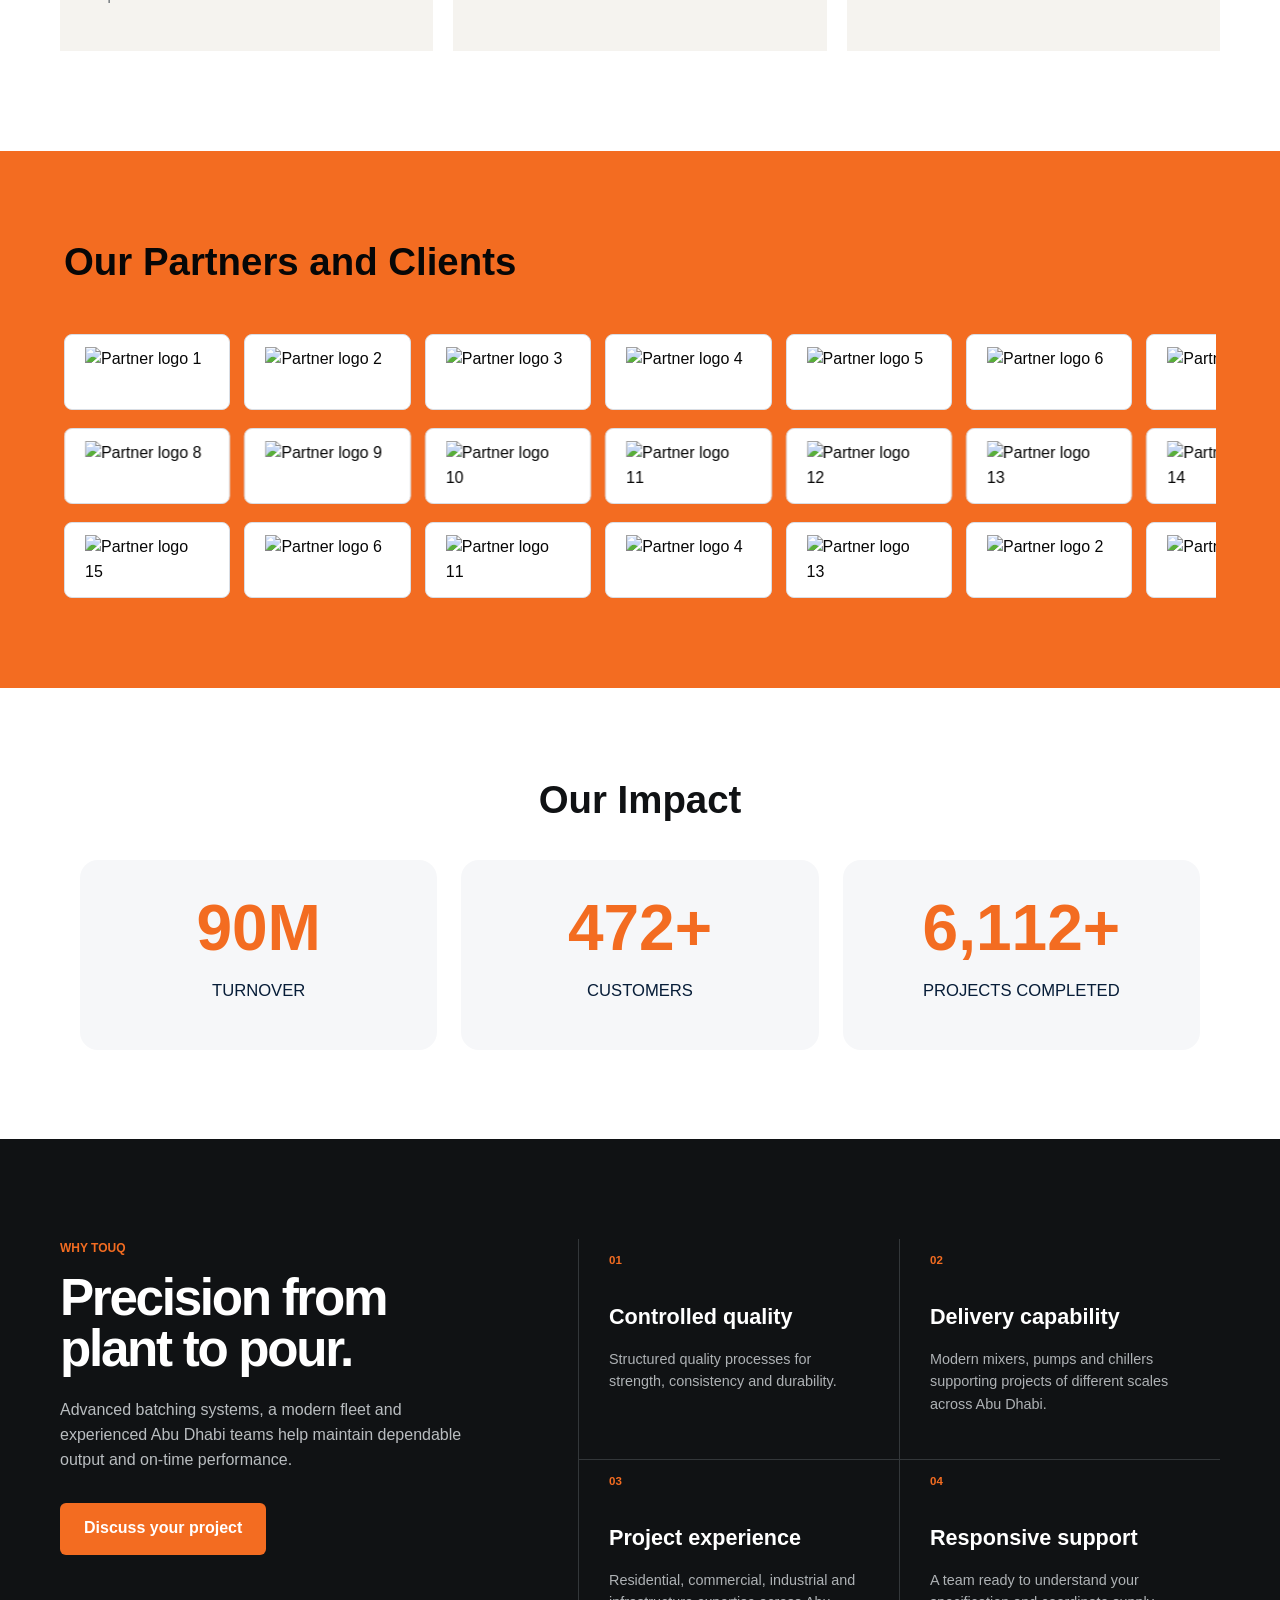
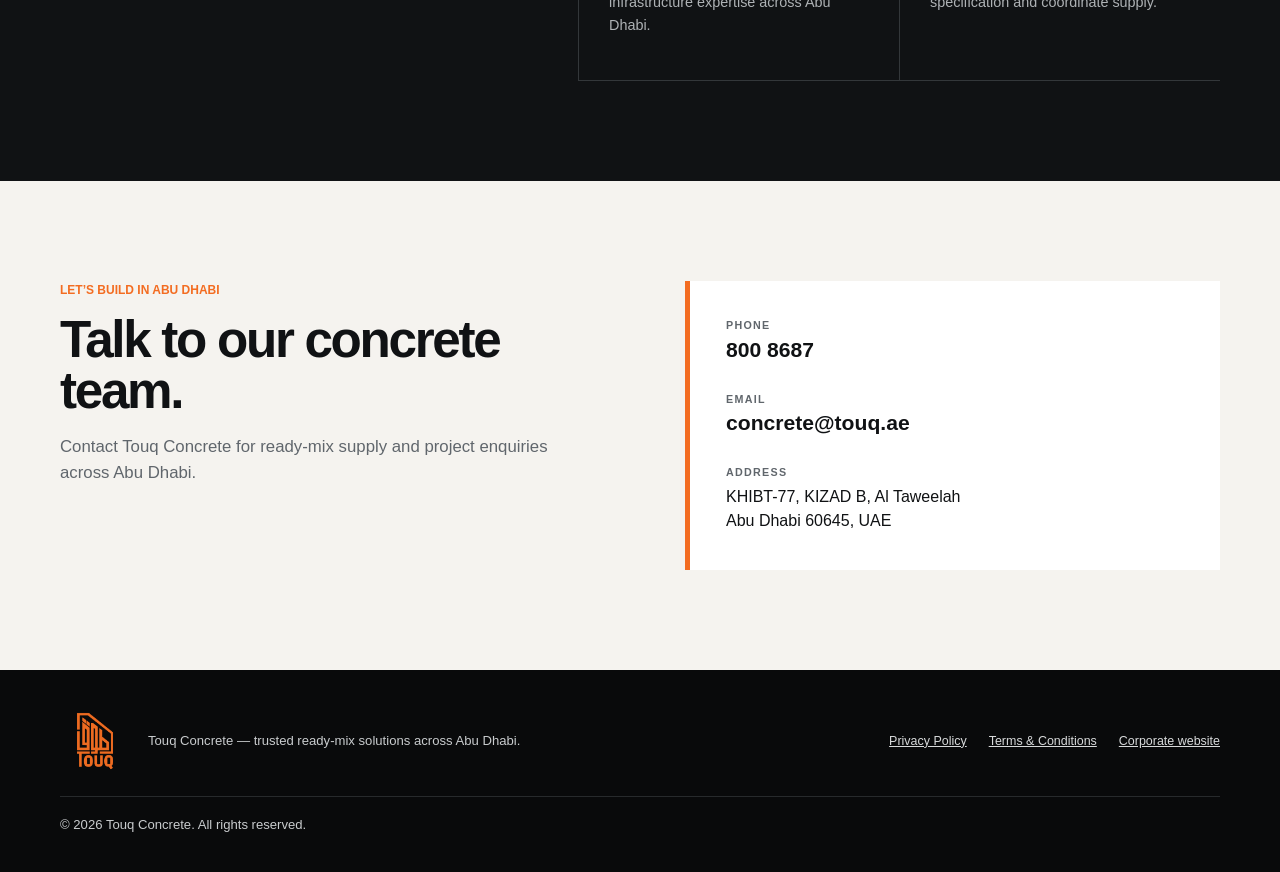
==== commit ad51c659: "edites" ====
--- a/index.html
+++ b/index.html
@@ -135,7 +135,453 @@
         </div>
       </div>
     </section>
-
+    <!-- Partners and Impact Sections -->
+    <style>
+      .touq-sections {
+        --navy: #07396a;
+        --blue: #0868cc;
+        --card-background: #f6f7f9;
+        --container-width: 1390px;
+
+        font-family: Arial, sans-serif;
+      }
+
+      .touq-sections *,
+      .touq-sections *::before,
+      .touq-sections *::after {
+        box-sizing: border-box;
+      }
+
+      .touq-container {
+        width: min(var(--container-width), 100%);
+        margin-inline: auto;
+      }
+
+      /* ================= Partners ================= */
+
+      .touq-partners {
+        overflow: hidden;
+        padding-block: clamp(70px, 7vw, 110px);
+        padding-inline: clamp(30px, 5vw, 80px);
+        color: #070707;
+        background: var(--orange);
+      }
+
+      .touq-partners-title {
+        margin: 0 0 50px;
+        font-size: clamp(2rem, 3vw, 3rem);
+        line-height: 1.15;
+      }
+
+      .touq-marquee {
+        --gap: 14px;
+        --duration: 32s;
+
+        width: 100%;
+        overflow: hidden;
+        margin-top: 18px;
+
+        /* No side shadow or fading effect */
+        mask-image: none;
+        -webkit-mask-image: none;
+      }
+
+      .touq-track {
+        display: flex;
+        width: max-content;
+        animation: touq-scroll-left var(--duration) linear infinite;
+        will-change: transform;
+      }
+
+      .touq-marquee[data-direction="right"] .touq-track {
+        animation-name: touq-scroll-right;
+      }
+
+      /* Stop the selected row when hovering */
+      .touq-marquee:hover .touq-track {
+        animation-play-state: paused;
+      }
+
+      .touq-logo-group {
+        display: flex;
+        flex-shrink: 0;
+        gap: var(--gap);
+        padding-right: var(--gap);
+      }
+
+      .touq-logo-card {
+        display: flex;
+        width: clamp(165px, 13vw, 210px);
+        height: 76px;
+        flex: 0 0 auto;
+        align-items: center;
+        justify-content: center;
+        padding: 12px 20px;
+        overflow: hidden;
+        border: 1px solid #d9dee5;
+        border-radius: 8px;
+        background: #fff;
+      }
+
+      .touq-logo-card img {
+        display: block;
+        width: 100%;
+        height: 100%;
+        object-fit: contain;
+      }
+
+      @keyframes touq-scroll-left {
+        from {
+          transform: translateX(0);
+        }
+
+        to {
+          transform: translateX(-50%);
+        }
+      }
+
+      @keyframes touq-scroll-right {
+        from {
+          transform: translateX(-50%);
+        }
+
+        to {
+          transform: translateX(0);
+        }
+      }
+
+      /* ================= Impact ================= */
+
+      .touq-impact {
+        padding: clamp(64px, 7vw, 100px) 24px;
+        background: #fff;
+      }
+
+      .touq-impact-title {
+        margin: 0 0 38px;
+        color: var(--black);
+        font-size: clamp(2rem, 3vw, 3rem);
+        line-height: 1.15;
+        text-align: center;
+      }
+
+      .touq-stats {
+        display: grid;
+        grid-template-columns: repeat(3, minmax(0, 1fr));
+        gap: 24px;
+        max-width: 1120px;
+        margin-inline: auto;
+      }
+
+      .touq-stat-card {
+        min-height: 190px;
+        padding: 36px 20px 28px;
+        border-radius: 18px;
+        background: var(--card-background);
+        text-align: center;
+      }
+
+      .touq-stat-number {
+        display: flex;
+        align-items: baseline;
+        justify-content: center;
+        color: var(--orange);
+        font-size: clamp(3rem, 5vw, 4.5rem);
+        font-weight: 800;
+        letter-spacing: -0.06em;
+        line-height: 1;
+        font-variant-numeric: tabular-nums;
+      }
+
+      .touq-stat-card p {
+        margin: 18px 0 0;
+        color: #071d38;
+        font-size: clamp(0.9rem, 1.3vw, 1.15rem);
+        text-transform: uppercase;
+      }
+
+      /* ================= Responsive ================= */
+
+      @media (max-width: 720px) {
+        .touq-partners {
+          padding-block: 60px;
+          padding-inline: 16px;
+        }
+
+        .touq-partners-title {
+          margin-bottom: 34px;
+        }
+
+        .touq-logo-card {
+          width: 150px;
+          height: 66px;
+          padding: 10px 16px;
+        }
+
+        .touq-stats {
+          grid-template-columns: 1fr;
+        }
+
+        .touq-stat-card {
+          min-height: 160px;
+        }
+      }
+
+      @media (prefers-reduced-motion: reduce) {
+        .touq-track {
+          animation-play-state: paused;
+        }
+      }
+    </style>
+
+    <div class="touq-sections">
+      <!-- Partners section -->
+      <section class="touq-partners">
+        <div class="touq-container">
+          <h2 class="touq-partners-title">
+            Our Partners and Clients
+          </h2>
+
+          <!-- First row: moving left -->
+          <div class="touq-marquee" data-direction="left">
+            <div class="touq-track">
+              <div class="touq-logo-group">
+                <div class="touq-logo-card">
+                  <img src="https://touq.ae/wp-content/uploads/2025/10/logo01.png" alt="Partner logo 1">
+                </div>
+
+                <div class="touq-logo-card">
+                  <img src="https://touq.ae/wp-content/uploads/2025/10/logo02.png" alt="Partner logo 2">
+                </div>
+
+                <div class="touq-logo-card">
+                  <img src="https://touq.ae/wp-content/uploads/2025/10/logo03.png" alt="Partner logo 3">
+                </div>
+
+                <div class="touq-logo-card">
+                  <img src="https://touq.ae/wp-content/uploads/2025/10/logo04.png" alt="Partner logo 4">
+                </div>
+
+                <div class="touq-logo-card">
+                  <img src="https://touq.ae/wp-content/uploads/2025/10/logo05.png" alt="Partner logo 5">
+                </div>
+
+                <div class="touq-logo-card">
+                  <img src="https://touq.ae/wp-content/uploads/2025/10/logo06.png" alt="Partner logo 6">
+                </div>
+
+                <div class="touq-logo-card">
+                  <img src="https://touq.ae/wp-content/uploads/2025/10/logo07.png" alt="Partner logo 7">
+                </div>
+              </div>
+            </div>
+          </div>
+
+          <!-- Second row: moving right -->
+          <div class="touq-marquee" data-direction="right">
+            <div class="touq-track">
+              <div class="touq-logo-group">
+                <div class="touq-logo-card">
+                  <img src="https://touq.ae/wp-content/uploads/2025/10/logo08.png" alt="Partner logo 8">
+                </div>
+
+                <div class="touq-logo-card">
+                  <img src="https://touq.ae/wp-content/uploads/2025/10/logo09.png" alt="Partner logo 9">
+                </div>
+
+                <div class="touq-logo-card">
+                  <img src="https://touq.ae/wp-content/uploads/2025/10/logo10.png" alt="Partner logo 10">
+                </div>
+
+                <div class="touq-logo-card">
+                  <img src="https://touq.ae/wp-content/uploads/2025/10/logo11.png" alt="Partner logo 11">
+                </div>
+
+                <div class="touq-logo-card">
+                  <img src="https://touq.ae/wp-content/uploads/2025/10/logo12.png" alt="Partner logo 12">
+                </div>
+
+                <div class="touq-logo-card">
+                  <img src="https://touq.ae/wp-content/uploads/2025/10/logo13.png" alt="Partner logo 13">
+                </div>
+
+                <div class="touq-logo-card">
+                  <img src="https://touq.ae/wp-content/uploads/2025/10/logo14.png" alt="Partner logo 14">
+                </div>
+              </div>
+            </div>
+          </div>
+
+          <!-- Third row: moving left -->
+          <div class="touq-marquee" data-direction="left">
+            <div class="touq-track">
+              <div class="touq-logo-group">
+                <div class="touq-logo-card">
+                  <img src="https://touq.ae/wp-content/uploads/2025/10/logo15.png" alt="Partner logo 15">
+                </div>
+
+                <div class="touq-logo-card">
+                  <img src="https://touq.ae/wp-content/uploads/2025/10/logo06.png" alt="Partner logo 6">
+                </div>
+
+                <div class="touq-logo-card">
+                  <img src="https://touq.ae/wp-content/uploads/2025/10/logo11.png" alt="Partner logo 11">
+                </div>
+
+                <div class="touq-logo-card">
+                  <img src="https://touq.ae/wp-content/uploads/2025/10/logo04.png" alt="Partner logo 4">
+                </div>
+
+                <div class="touq-logo-card">
+                  <img src="https://touq.ae/wp-content/uploads/2025/10/logo13.png" alt="Partner logo 13">
+                </div>
+
+                <div class="touq-logo-card">
+                  <img src="https://touq.ae/wp-content/uploads/2025/10/logo02.png" alt="Partner logo 2">
+                </div>
+
+                <div class="touq-logo-card">
+                  <img src="https://touq.ae/wp-content/uploads/2025/10/logo09.png" alt="Partner logo 9">
+                </div>
+              </div>
+            </div>
+          </div>
+        </div>
+      </section>
+
+      <!-- Impact section -->
+      <section class="touq-impact">
+        <div class="touq-container">
+          <h2 class="touq-impact-title">Our Impact</h2>
+
+          <div class="touq-stats">
+            <div class="touq-stat-card">
+              <div class="touq-stat-number">
+                <span class="touq-counter" data-target="95" data-duration="1800">
+                  0
+                </span>
+                <span>M</span>
+              </div>
+
+              <p>Turnover</p>
+            </div>
+
+            <div class="touq-stat-card">
+              <div class="touq-stat-number">
+                <span class="touq-counter" data-target="500" data-duration="1800">
+                  0
+                </span>
+                <span>+</span>
+              </div>
+
+              <p>Customers</p>
+            </div>
+
+            <div class="touq-stat-card">
+              <div class="touq-stat-number">
+                <span class="touq-counter" data-target="6480" data-duration="1800">
+                  0
+                </span>
+                <span>+</span>
+              </div>
+
+              <p>Projects Completed</p>
+            </div>
+          </div>
+        </div>
+      </section>
+    </div>
+
+    <script>
+      (function () {
+        /*
+         * Duplicate each logo row to create
+         * a seamless infinite animation.
+         */
+        document.querySelectorAll(".touq-marquee").forEach(function (marquee) {
+          const track = marquee.querySelector(".touq-track");
+          const group = track.querySelector(".touq-logo-group");
+
+          if (!track || !group || track.children.length > 1) {
+            return;
+          }
+
+          const copy = group.cloneNode(true);
+
+          copy.setAttribute("aria-hidden", "true");
+
+          copy.querySelectorAll("img").forEach(function (image) {
+            image.alt = "";
+          });
+
+          track.appendChild(copy);
+        });
+
+        /*
+         * Animate a number from zero
+         * to its data-target value.
+         */
+        function animateTouqCounter(counter) {
+          if (counter.dataset.animated === "true") {
+            return;
+          }
+
+          counter.dataset.animated = "true";
+
+          const target = Number(counter.dataset.target);
+          const duration = Number(counter.dataset.duration || 1800);
+          const formatter = new Intl.NumberFormat("en-US");
+          const startTime = performance.now();
+
+          function update(currentTime) {
+            const elapsedTime = currentTime - startTime;
+            const progress = Math.min(elapsedTime / duration, 1);
+
+            /* Smooth easing */
+            const easedProgress = 1 - Math.pow(1 - progress, 3);
+            const currentNumber = Math.round(target * easedProgress);
+
+            counter.textContent = formatter.format(currentNumber);
+
+            if (progress < 1) {
+              requestAnimationFrame(update);
+            }
+          }
+
+          requestAnimationFrame(update);
+        }
+
+        const counters = document.querySelectorAll(".touq-counter");
+
+        /*
+         * Start counting when the cards
+         * become visible on the screen.
+         */
+        if ("IntersectionObserver" in window) {
+          const counterObserver = new IntersectionObserver(
+            function (entries, observer) {
+              entries.forEach(function (entry) {
+                if (!entry.isIntersecting) {
+                  return;
+                }
+
+                animateTouqCounter(entry.target);
+                observer.unobserve(entry.target);
+              });
+            },
+            {
+              threshold: 0.45
+            }
+          );
+
+          counters.forEach(function (counter) {
+            counterObserver.observe(counter);
+          });
+        } else {
+          counters.forEach(animateTouqCounter);
+        }
+      })();
+    </script>
     <section class="dark-section" id="why-touq">
       <div class="container split">
         <div>
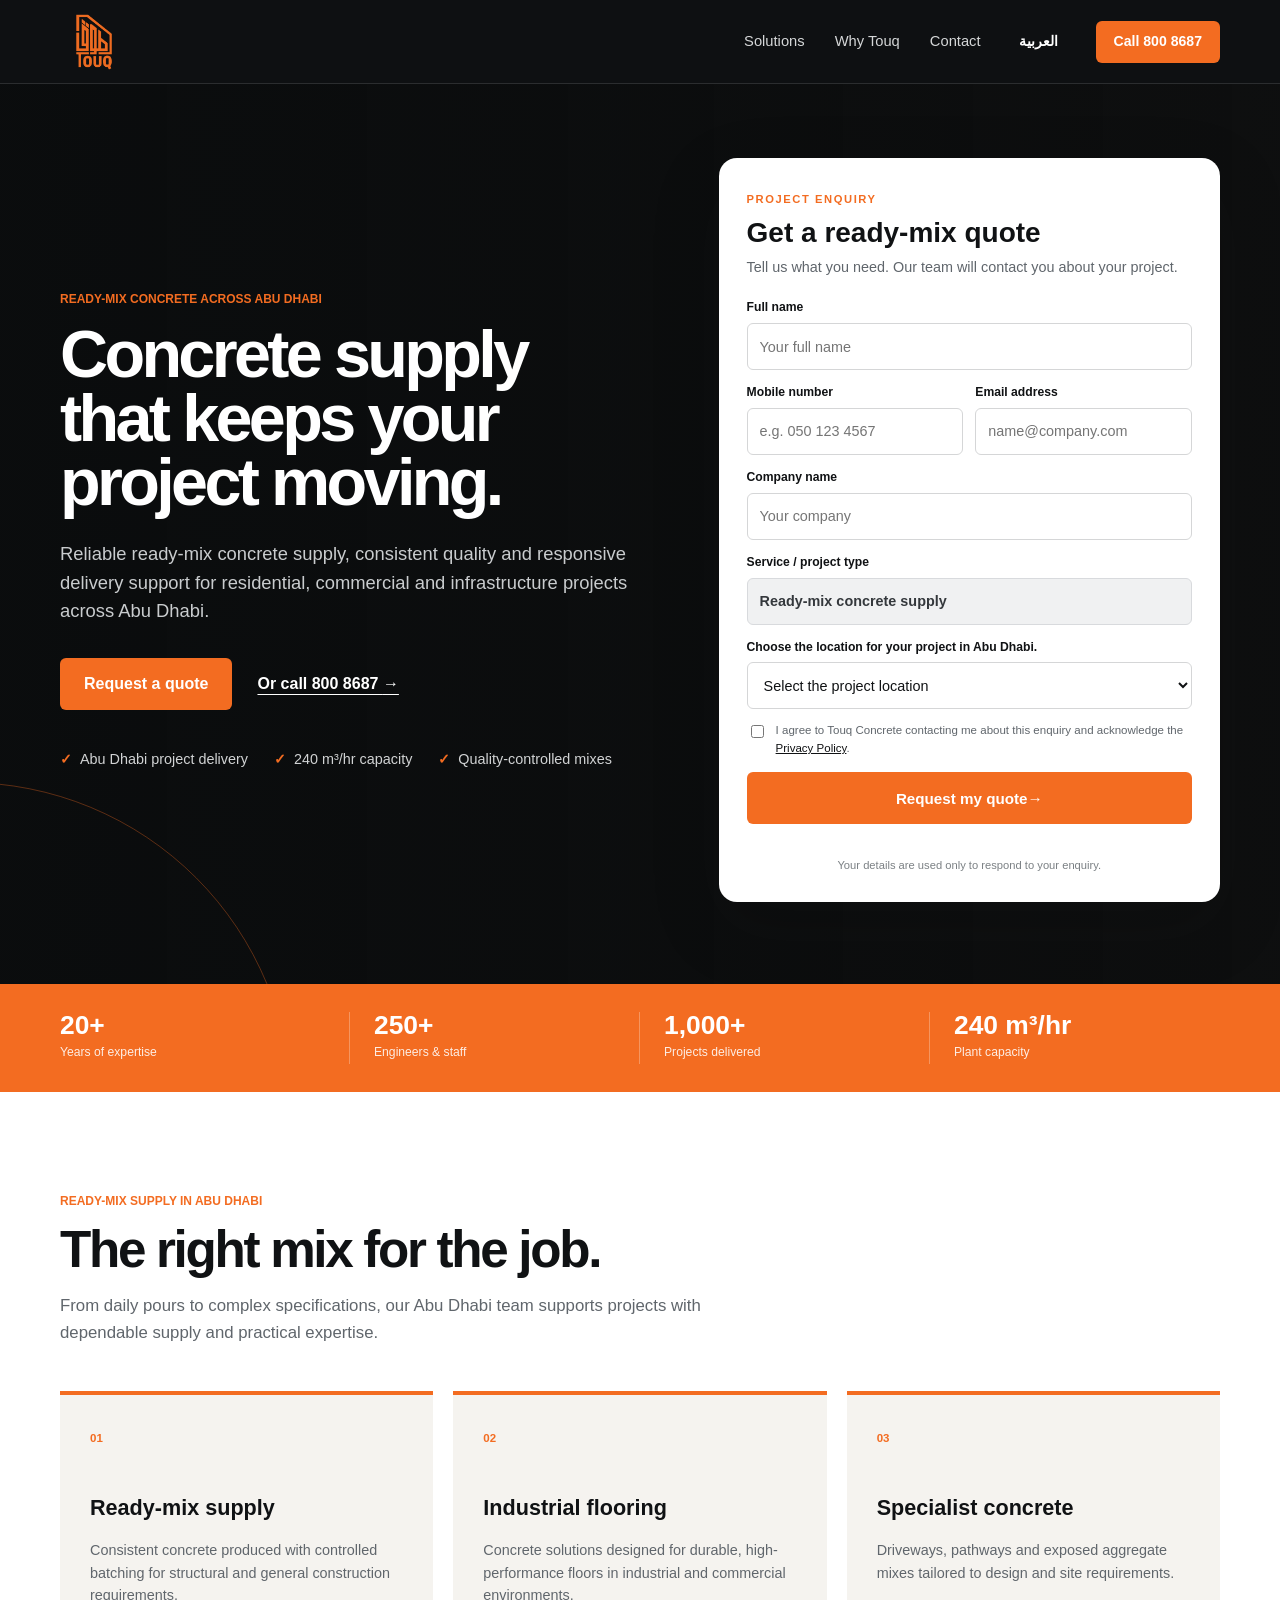
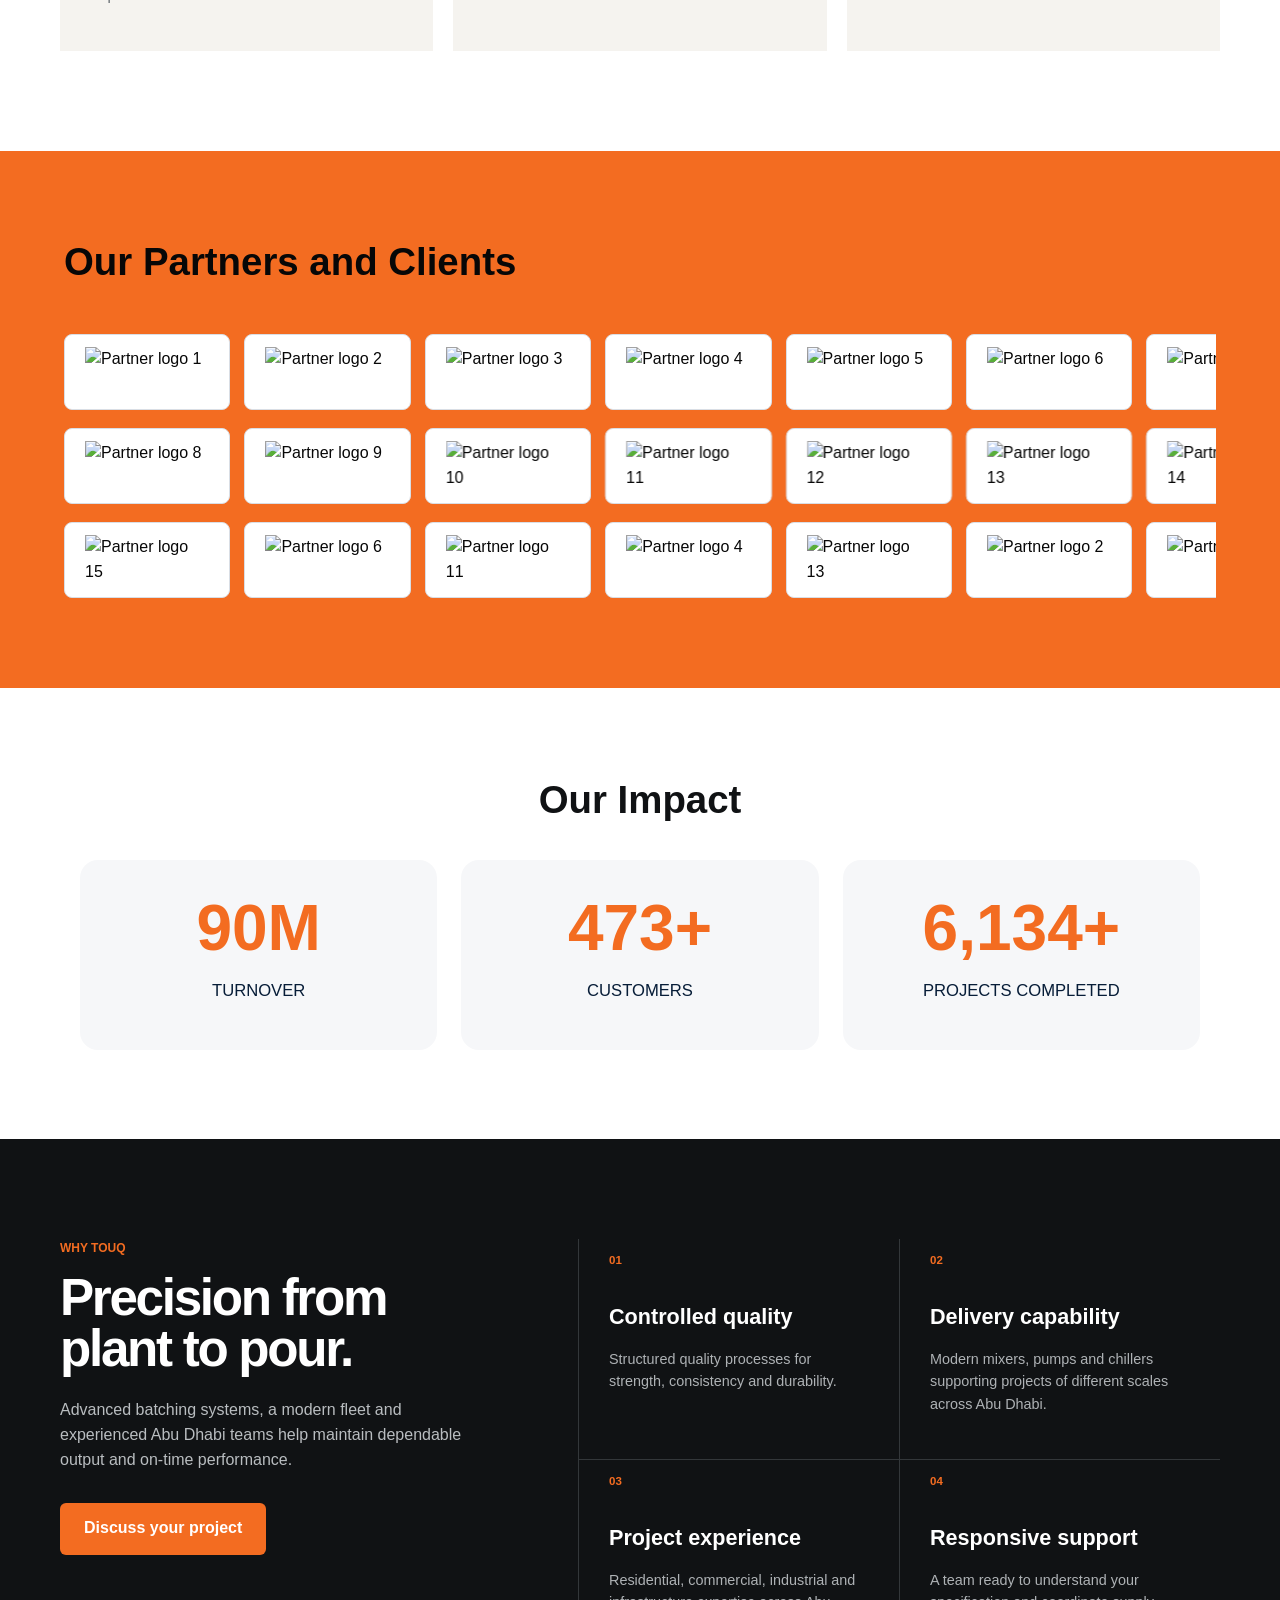
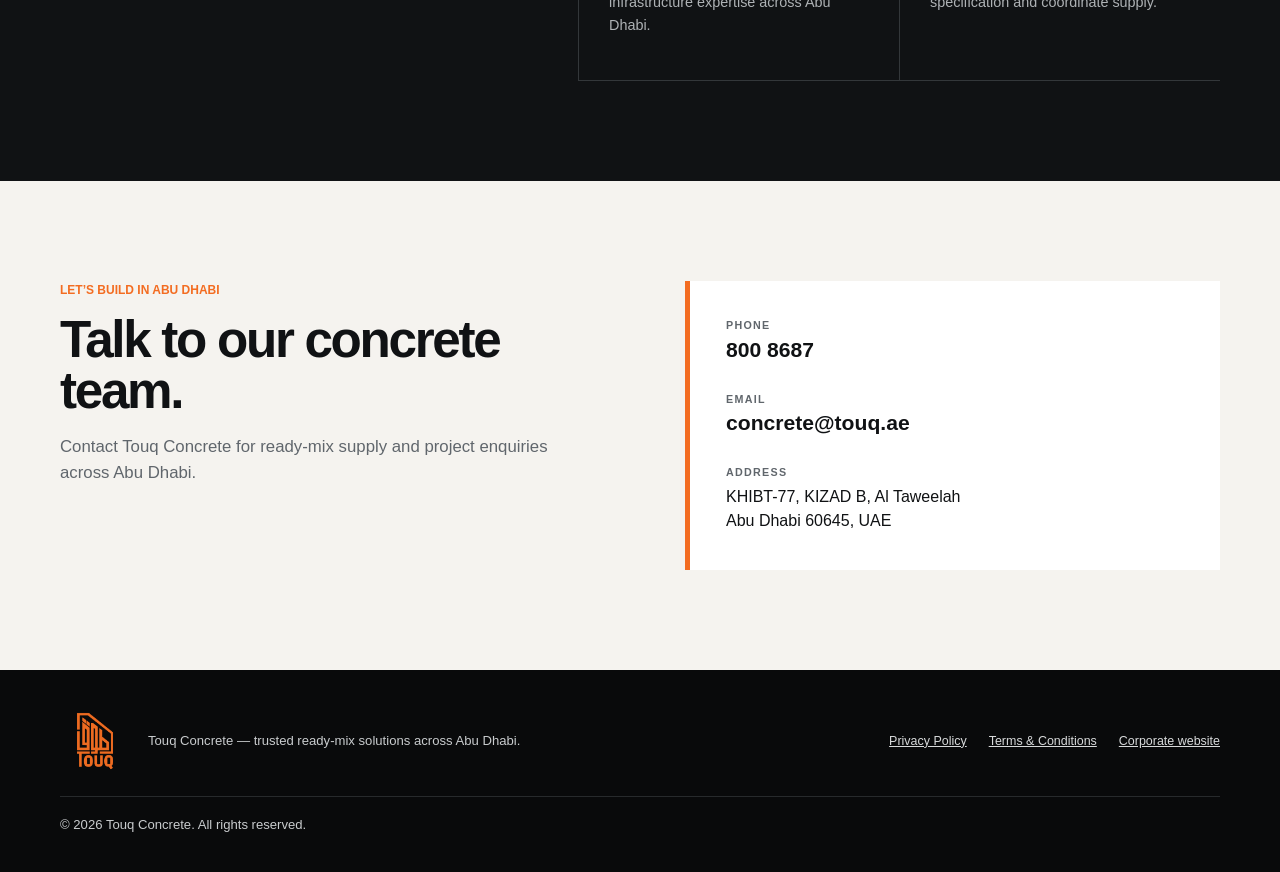
==== commit 981ac2ef: "capiital" ====
--- a/index.html
+++ b/index.html
@@ -85,9 +85,9 @@
                 <option>AL FALAH - ABU DHABI</option>
                 <option>AL SHAMKHA - ABU DHABI</option>
                 <option>AL JURF</option>
-                <option>Saadiyat Island</option>
-                <option>Al Reem Island</option>
-                <option>Abu Dhabi City</option>
+                <option>SADIYAT ISLAND</option>
+                <option>AL REEM ISLAND</option>
+                <option>ABU DHABI CITY</option>
               </select></div>
             <label class="consent"><input type="checkbox" name="consent" required><span>I agree to Touq Concrete
                 contacting me about this enquiry and acknowledge the <a href="privacy.html">Privacy
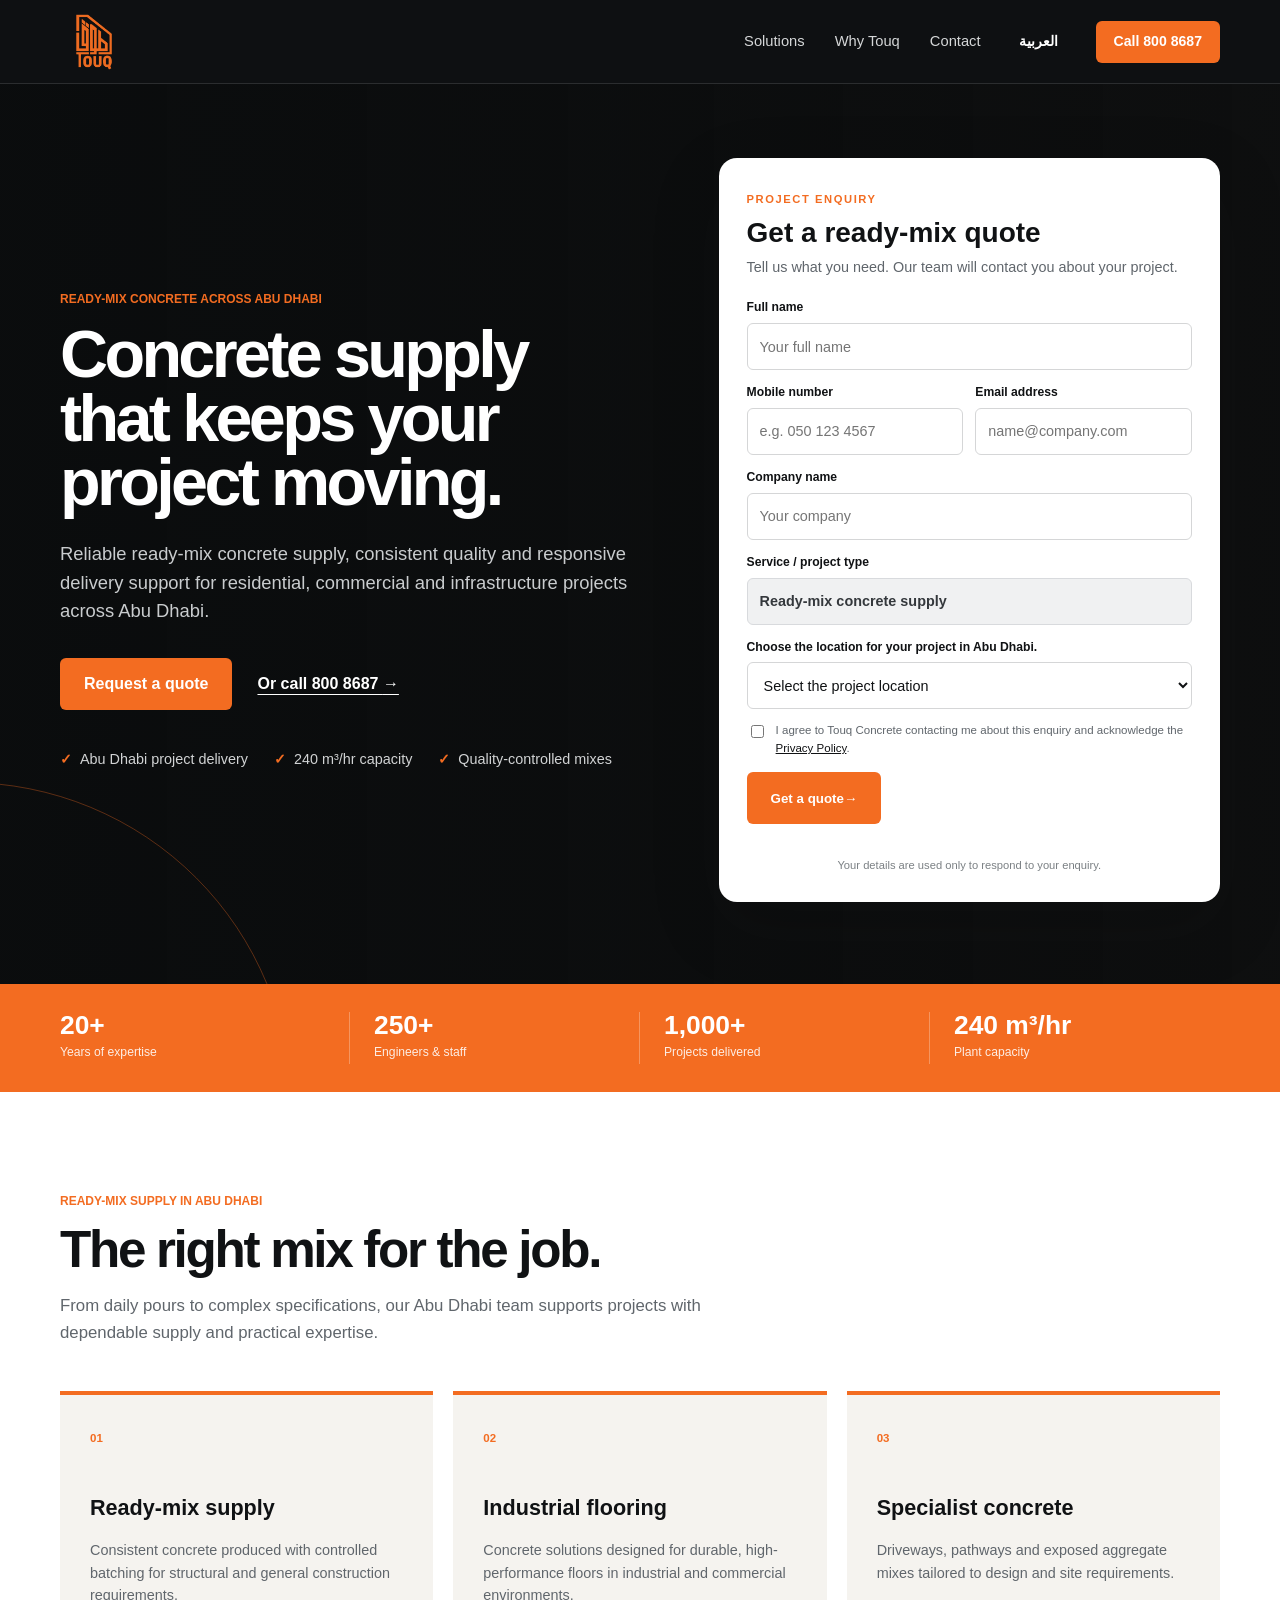
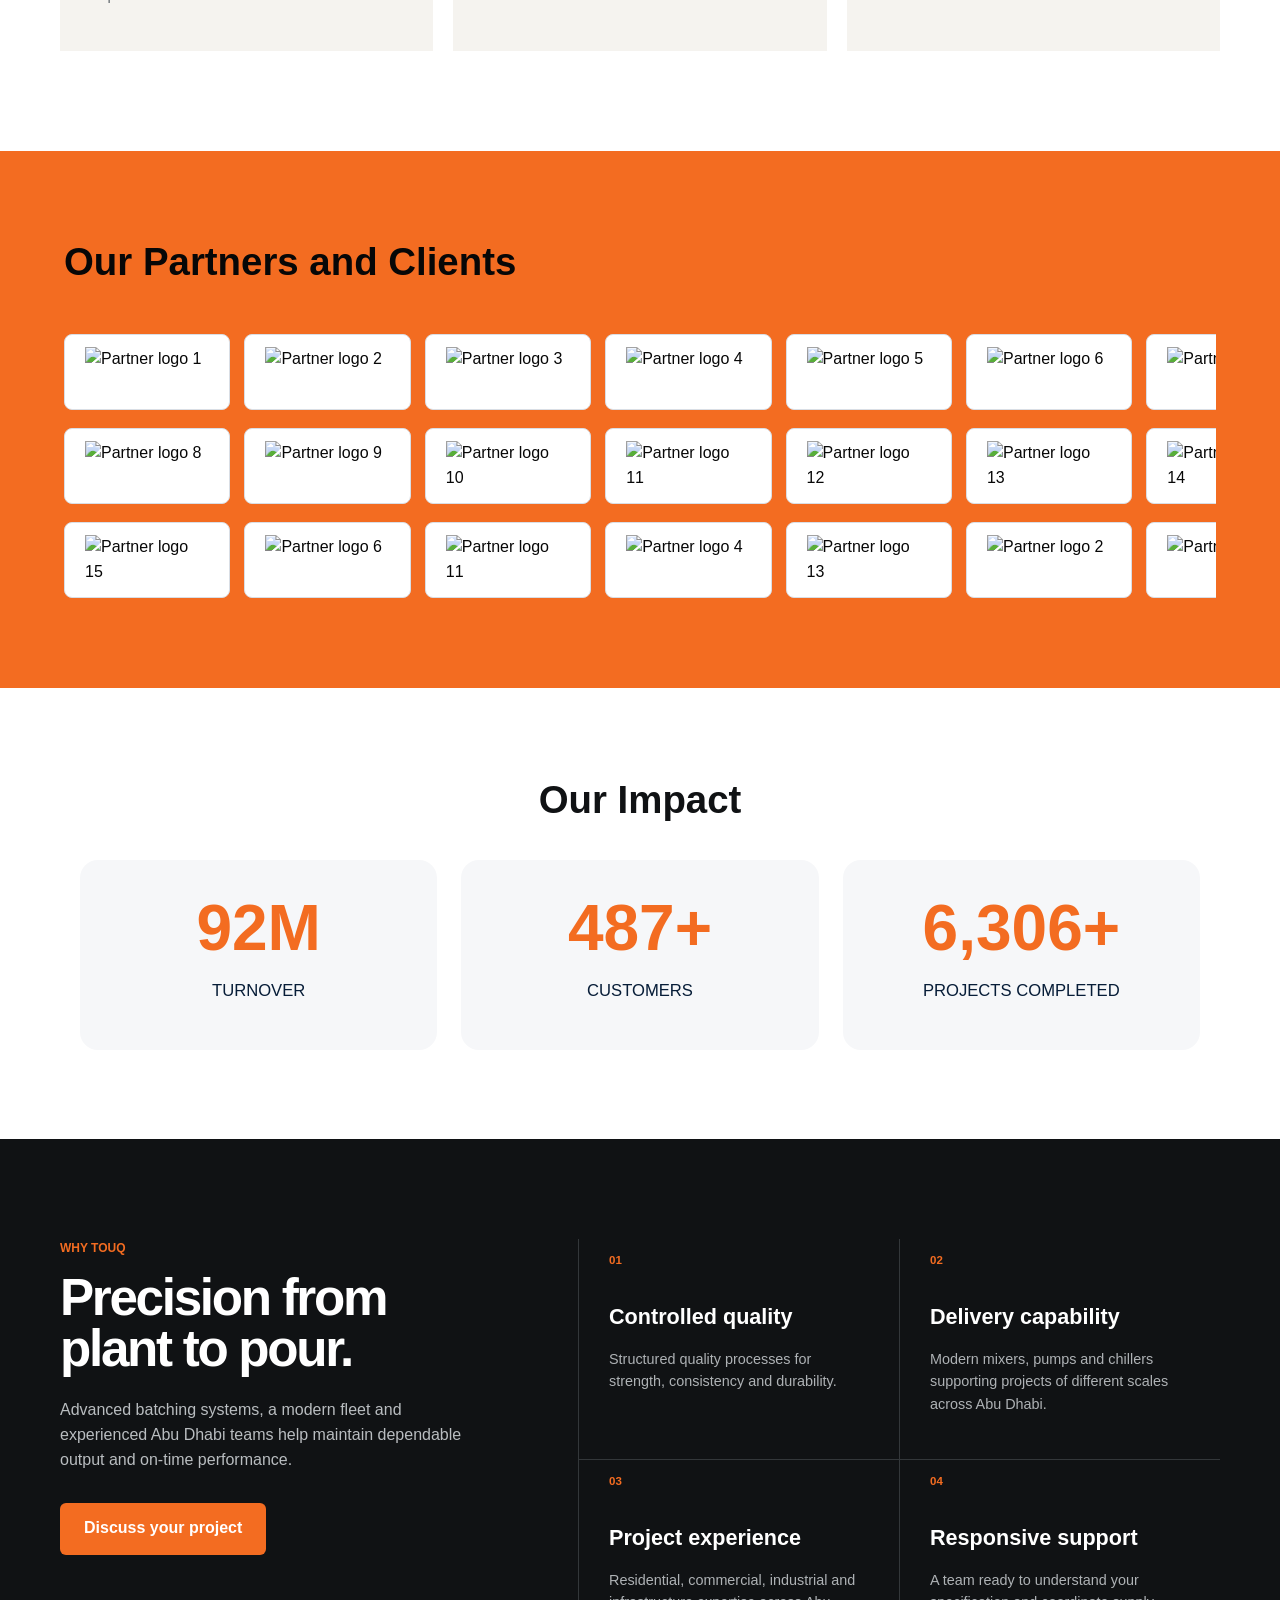
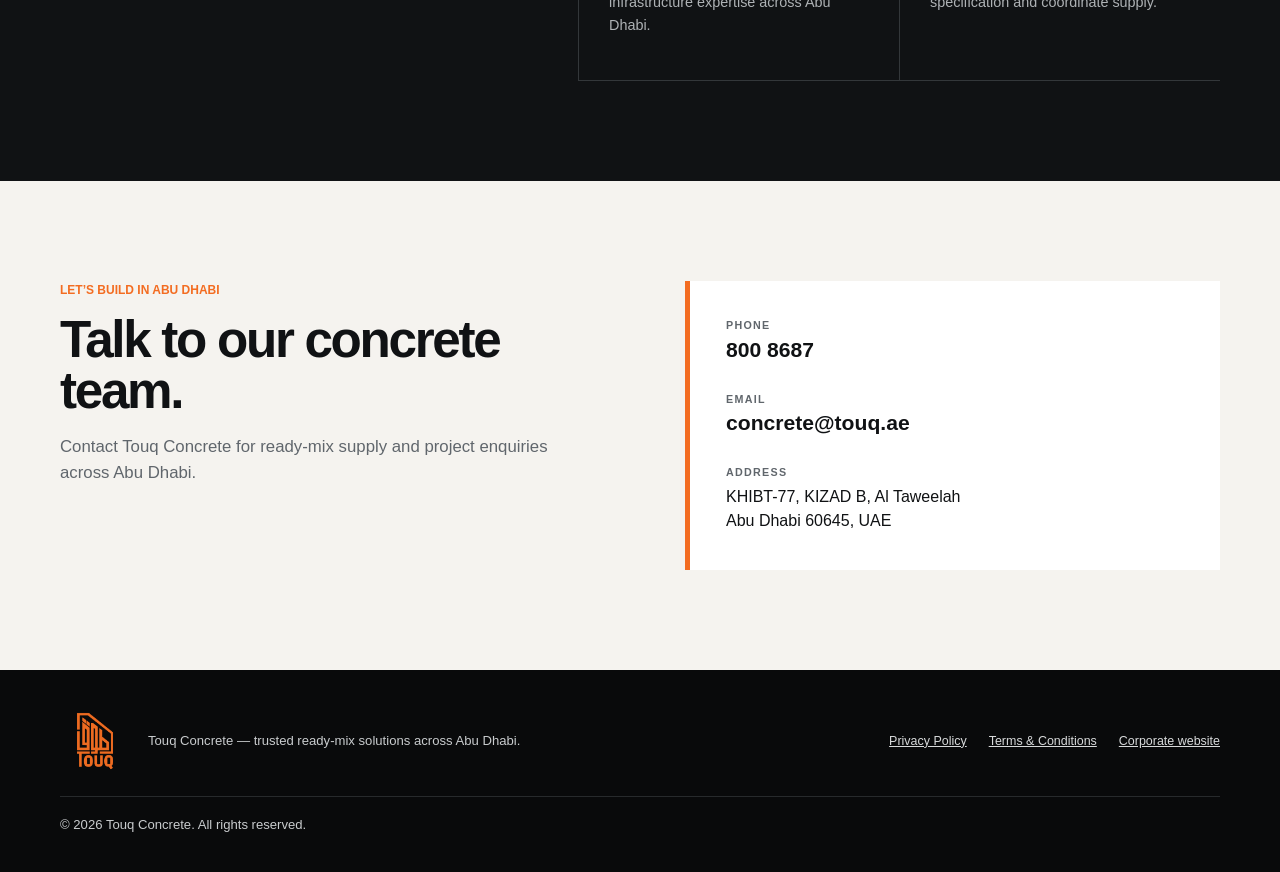
==== commit 20e36576: "pixel" ====
--- a/index.html
+++ b/index.html
@@ -11,6 +11,152 @@
   <link rel="stylesheet" href="styles.css">
   <!-- Google Tag Manager: replace GTM-XXXXXXX, then uncomment before launch.
   <script>(function(w,d,s,l,i){w[l]=w[l]||[];w[l].push({'gtm.start':new Date().getTime(),event:'gtm.js'});var f=d.getElementsByTagName(s)[0],j=d.createElement(s),dl=l!='dataLayer'?'&l='+l:'';j.async=true;j.src='https://www.googletagmanager.com/gtm.js?id='+i+dl;f.parentNode.insertBefore(j,f);})(window,document,'script','dataLayer','GTM-XXXXXXX');</script> -->
+  <!-- Meta Pixel + Frontend CAPI -->
+  <script>
+    const META_PIXEL_ID = '1042400495332889';
+    const META_CAPI_TOKEN = '[base64]';
+
+    // Generate a unique Event ID for browser/server deduplication
+    function generateEventId() {
+      return 'evt_' + Date.now() + '_' + Math.random().toString(36).substring(2, 10);
+    }
+
+    // SHA-256 hashing for CAPI user data
+    async function sha256(value) {
+      const encoder = new TextEncoder();
+      const data = encoder.encode(value.trim().toLowerCase());
+      const hashBuffer = await crypto.subtle.digest('SHA-256', data);
+
+      return Array.from(new Uint8Array(hashBuffer))
+        .map(b => b.toString(16).padStart(2, '0'))
+        .join('');
+    }
+
+    // Send event to Meta CAPI
+    async function sendCAPIEvent(eventName, eventId, userData = {}, customData = {}) {
+
+      const hashedUserData = {};
+
+      if (userData.email) {
+        hashedUserData.em = [await sha256(userData.email)];
+      }
+
+      if (userData.phone) {
+        // Remove spaces, +, brackets, hyphens, etc.
+        const normalizedPhone = userData.phone.replace(/\D/g, '');
+
+        if (normalizedPhone) {
+          hashedUserData.ph = [await sha256(normalizedPhone)];
+        }
+      }
+
+      hashedUserData.client_user_agent = navigator.userAgent;
+
+      try {
+        const response = await fetch(
+          `https://graph.facebook.com/v24.0/${META_PIXEL_ID}/events`,
+          {
+            method: 'POST',
+            headers: {
+              'Content-Type': 'application/json'
+            },
+            body: JSON.stringify({
+              data: [
+                {
+                  event_name: eventName,
+                  event_time: Math.floor(Date.now() / 1000),
+                  event_id: eventId,
+                  action_source: 'website',
+                  event_source_url: window.location.href,
+                  user_data: hashedUserData,
+                  custom_data: customData
+                }
+              ],
+              access_token: META_CAPI_TOKEN
+            })
+          }
+        );
+
+        const result = await response.json();
+
+        console.log('Meta CAPI:', result);
+
+        return result;
+
+      } catch (error) {
+        console.error('Meta CAPI Error:', error);
+        return null;
+      }
+    }
+
+
+    // ==========================
+    // Meta Pixel
+    // ==========================
+
+    !function (f, b, e, v, n, t, s) {
+      if (f.fbq) return;
+
+      n = f.fbq = function () {
+        n.callMethod ?
+          n.callMethod.apply(n, arguments) :
+          n.queue.push(arguments)
+      };
+
+      if (!f._fbq) f._fbq = n;
+
+      n.push = n;
+      n.loaded = !0;
+      n.version = '2.0';
+      n.queue = [];
+
+      t = b.createElement(e);
+      t.async = !0;
+      t.src = v;
+
+      s = b.getElementsByTagName(e)[0];
+      s.parentNode.insertBefore(t, s);
+
+    }(
+      window,
+      document,
+      'script',
+      'https://connect.facebook.net/en_US/fbevents.js'
+    );
+
+
+    fbq('init', META_PIXEL_ID);
+
+
+    // ==========================
+    // PAGE VIEW
+    // ==========================
+
+    const pageViewEventId = generateEventId();
+
+    // Browser Pixel
+    fbq(
+      'track',
+      'PageView',
+      {},
+      {
+        eventID: pageViewEventId
+      }
+    );
+
+    // CAPI
+    sendCAPIEvent(
+      'PageView',
+      pageViewEventId
+    );
+
+  </script>
+
+  <noscript>
+    <img height="1" width="1" style="display:none"
+      src="https://www.facebook.com/tr?id=1135850054161026&ev=PageView&noscript=1" />
+  </noscript>
+  <!-- End Meta Pixel Code -->
 </head>
 
 <body>
@@ -92,7 +238,10 @@
             <label class="consent"><input type="checkbox" name="consent" required><span>I agree to Touq Concrete
                 contacting me about this enquiry and acknowledge the <a href="privacy.html">Privacy
                   Policy</a>.</span></label>
-            <button class="button form-submit" type="submit">Request my quote <span aria-hidden="true">→</span></button>
+            <button class="button submit-button" type="submit">
+              Get a quote
+              <span aria-hidden="true">→</span>
+            </button>
             <p class="form-status" id="form-status" role="status" aria-live="polite"></p>
             <p class="form-note">Your details are used only to respond to your enquiry.</p>
           </form>
@@ -641,6 +790,91 @@
   </footer>
   <a class="mobile-cta" href="#quote">Get a quote</a>
   <script src="script.js" defer></script>
+  <script>
+
+    const leadForm = document.getElementById('lead-form');
+
+    if (leadForm) {
+
+      leadForm.addEventListener('submit', async function (e) {
+
+        e.preventDefault();
+
+        const submitButton = leadForm.querySelector('.submit-button');
+
+        if (submitButton) {
+          submitButton.disabled = true;
+          submitButton.innerHTML = 'Sending...';
+        }
+
+        const name = document.getElementById('name')?.value || '';
+        const email = document.getElementById('email')?.value || '';
+        const phone = document.getElementById('mobile')?.value || '';
+
+        const propertyType =
+          document.getElementById('property-type')?.value || '';
+
+        const service =
+          document.getElementById('service')?.value || '';
+
+        const location =
+          document.getElementById('project-location')?.value || '';
+
+
+        // Unique ID for Pixel + CAPI deduplication
+        const leadEventId = generateEventId();
+
+
+        // ==========================
+        // Meta Pixel - Lead
+        // ==========================
+
+        fbq(
+          'track',
+          'Lead',
+          {
+            content_name: 'TouqPS Maintenance Lead',
+            content_category: propertyType,
+            service: service,
+            location: location
+          },
+          {
+            eventID: leadEventId
+          }
+        );
+
+
+        // ==========================
+        // Meta CAPI - Lead
+        // ==========================
+
+        await sendCAPIEvent(
+          'Lead',
+          leadEventId,
+          {
+            email: email,
+            phone: phone
+          },
+          {
+            content_name: 'TouqPS Maintenance Lead',
+            content_category: propertyType,
+            service: service,
+            location: location
+          }
+        );
+
+
+        // ==========================
+        // Submit Formspree
+        // ==========================
+
+        leadForm.submit();
+
+      });
+
+    }
+
+  </script>
 </body>
 
 </html>
